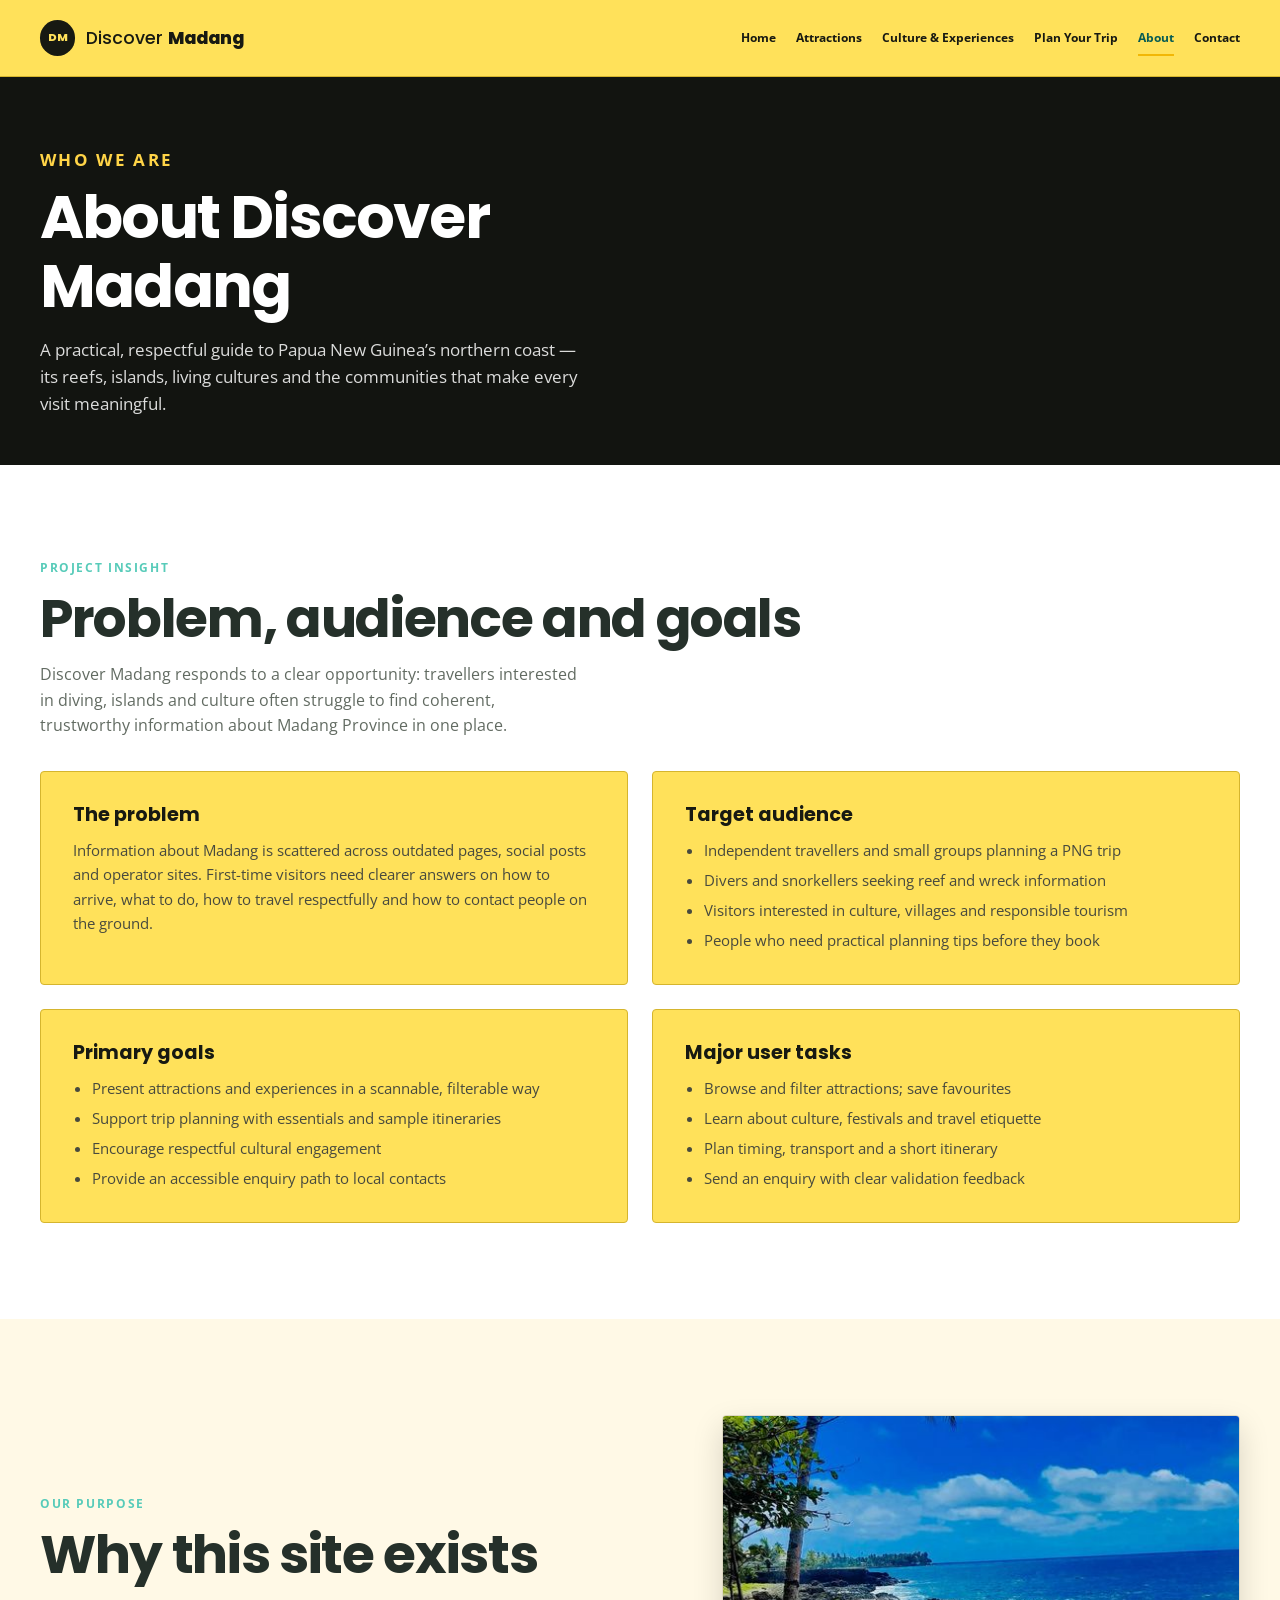
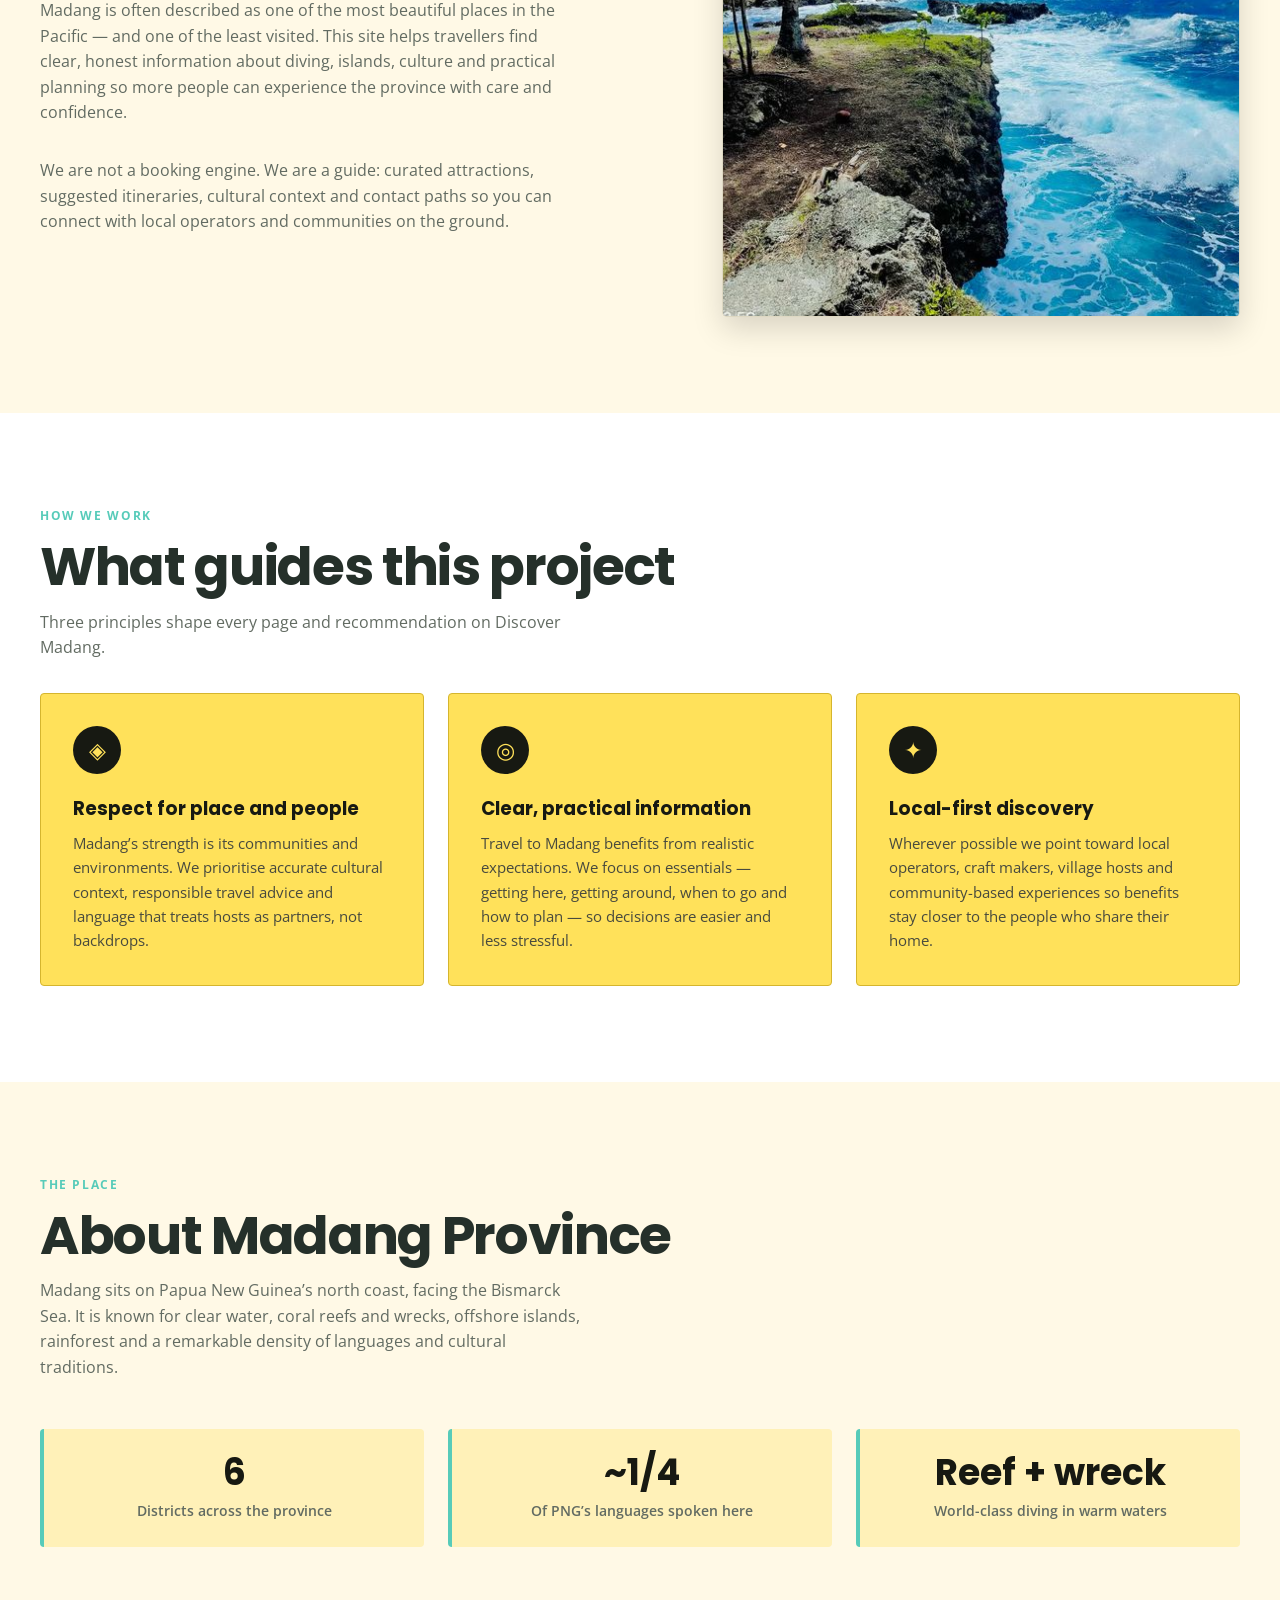
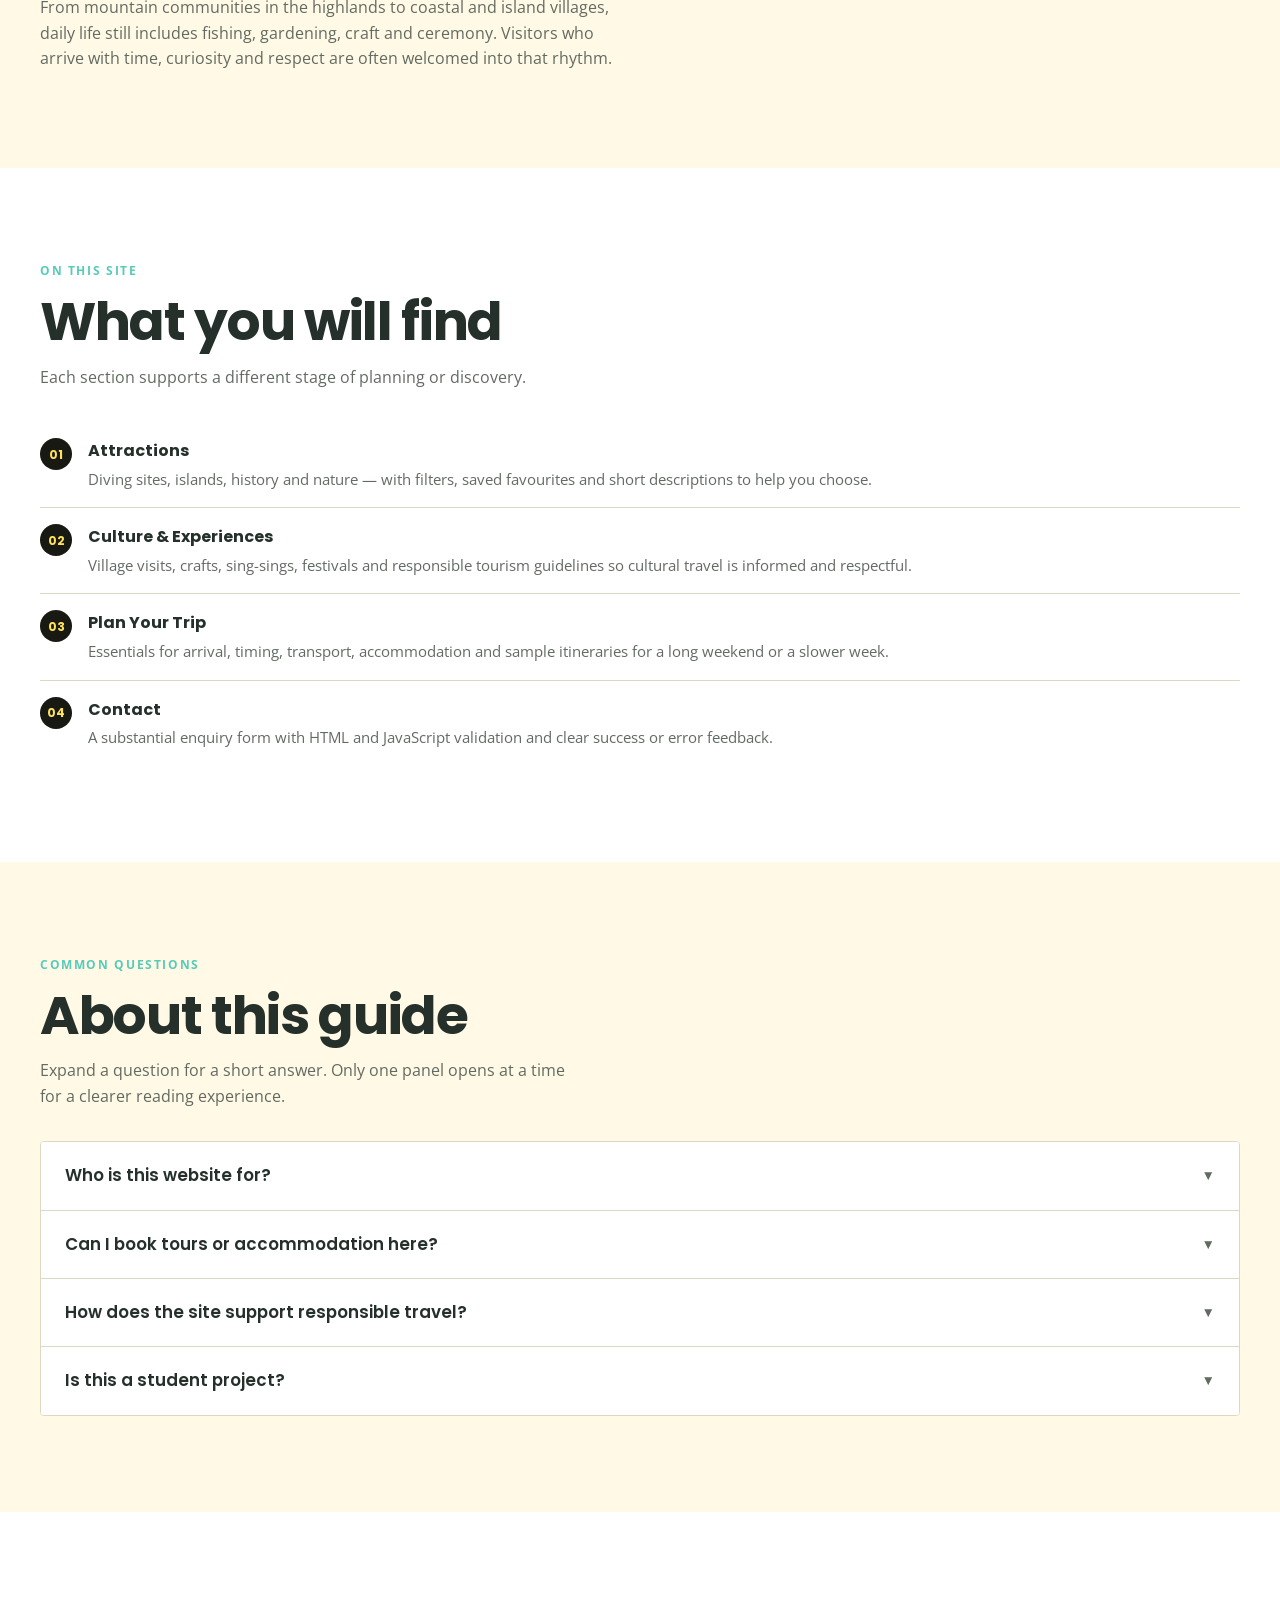
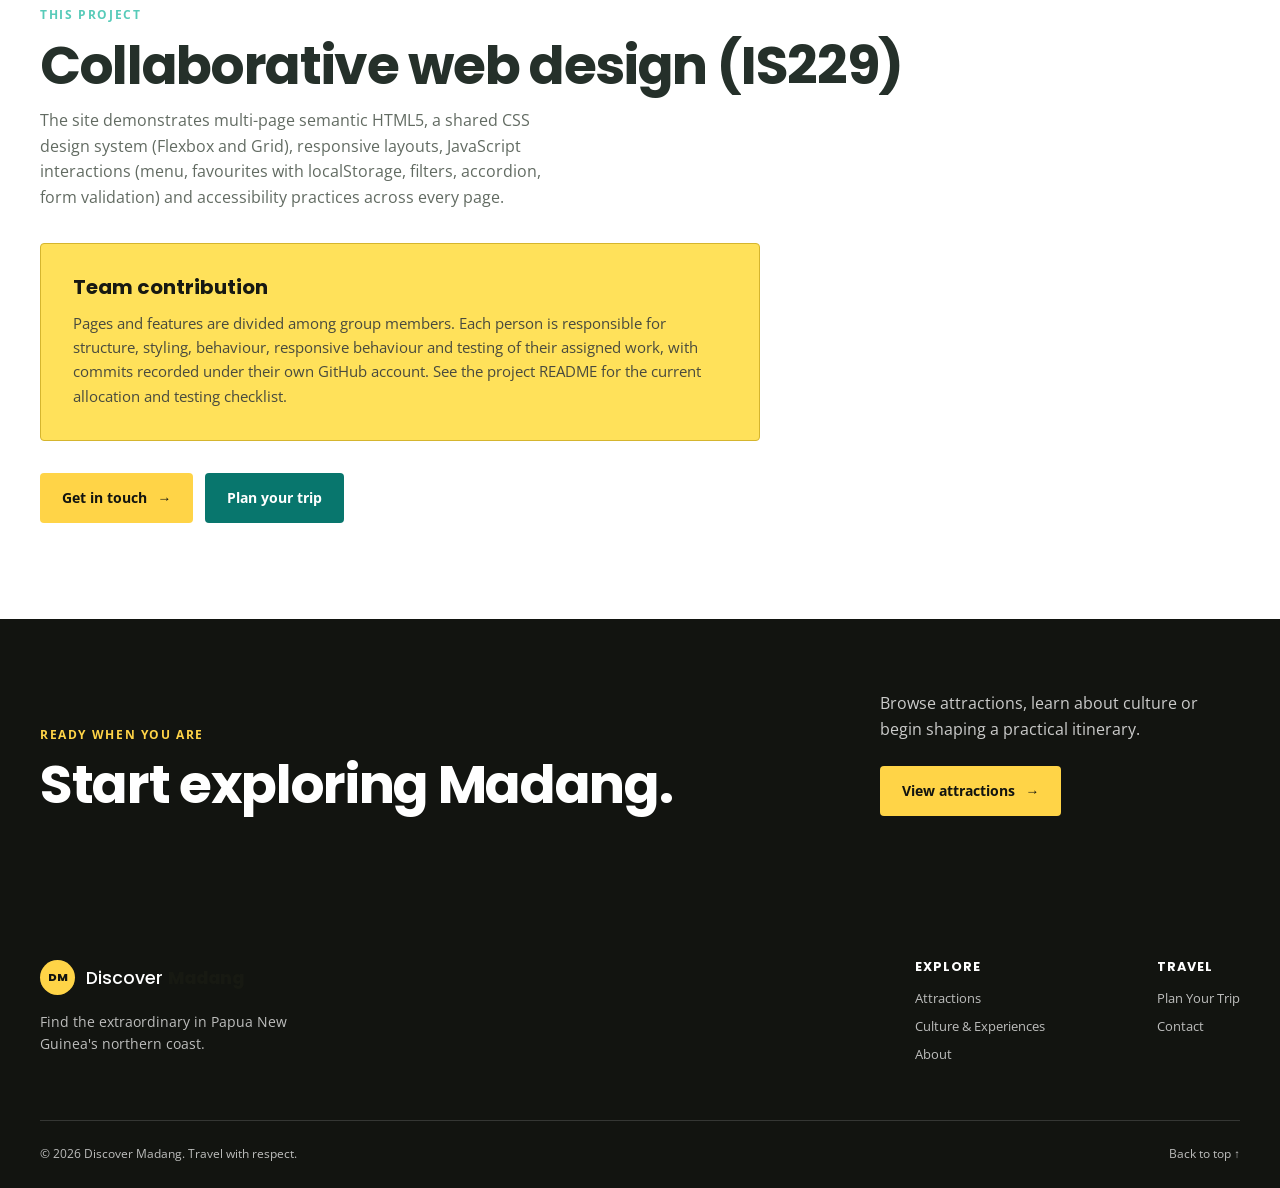
==== about.html @ f2d6528d "Add files via upload" ====
<!DOCTYPE html>
<html lang="en">
<head>
  <meta charset="UTF-8">
  <meta name="viewport" content="width=device-width, initial-scale=1.0">
  <meta name="description" content="About Discover Madang: our purpose, audience, values and how this guide helps travellers explore Papua New Guinea’s northern coast with care.">
  <title>About | Discover Madang</title>
  <link rel="preconnect" href="https://fonts.googleapis.com">
  <link rel="preconnect" href="https://fonts.gstatic.com" crossorigin>
  <link href="https://fonts.googleapis.com/css2?family=Open+Sans:wght@400;500;600;700&family=Poppins:wght@500;600;700;800&display=swap" rel="stylesheet">
  <link rel="stylesheet" href="css/styles.css">
  <style>
    /* Page-specific styles — aligned with site design system */
    .page-hero {
      padding: var(--space-7) 0 var(--space-6);
      background: var(--dark);
      color: var(--white);
    }
    .page-hero .eyebrow { color: var(--accent); }
    .page-hero h1 {
      color: var(--white);
      font-size: clamp(2.2rem, 6vw, 3.75rem);
      max-width: 16ch;
      margin-bottom: var(--space-3);
    }
    .page-hero p {
      max-width: 54ch;
      color: rgba(255, 255, 255, 0.85);
      font-size: 1.05rem;
    }

    .section-lead {
      max-width: 60ch;
      color: var(--muted);
      margin-top: var(--space-2);
      margin-bottom: var(--space-5);
    }

    .section-soft { background: #FFF9E6; }

    /* Problem / audience cards */
    .insight-grid {
      display: grid;
      gap: var(--space-4);
      grid-template-columns: 1fr;
    }
    @media (min-width: 700px) {
      .insight-grid { grid-template-columns: repeat(2, 1fr); }
    }
    .insight-card {
      background: var(--surface);
      border: 1px solid #D5B52E;
      border-radius: var(--radius);
      padding: var(--space-5);
    }
    .insight-card h3 {
      margin: 0 0 var(--space-2);
      color: var(--surface-text);
      font-size: 1.2rem;
    }
    .insight-card p,
    .insight-card ul {
      color: var(--surface-muted);
      font-size: 0.95rem;
      margin: 0;
    }
    .insight-card ul {
      margin-top: var(--space-2);
      padding-left: 1.2rem;
    }
    .insight-card li + li { margin-top: 0.35rem; }

    /* Values */
    .values-grid {
      display: grid;
      gap: var(--space-4);
      grid-template-columns: 1fr;
    }
    @media (min-width: 640px) {
      .values-grid { grid-template-columns: repeat(2, 1fr); }
    }
    @media (min-width: 900px) {
      .values-grid { grid-template-columns: repeat(3, 1fr); }
    }
    .value-card {
      background: var(--surface);
      border: 1px solid #D5B52E;
      border-radius: var(--radius);
      padding: var(--space-5);
      display: flex;
      flex-direction: column;
      min-height: 100%;
      transition: transform 180ms ease, box-shadow 180ms ease;
    }
    .value-card:hover,
    .value-card:focus-within {
      transform: translateY(-3px);
      box-shadow: 0 10px 24px rgba(0, 0, 0, 0.18);
    }
    .value-icon {
      display: grid;
      width: 3rem;
      height: 3rem;
      place-items: center;
      margin-bottom: var(--space-4);
      color: var(--surface);
      background: var(--surface-text);
      border-radius: 50%;
      font-size: 1.35rem;
    }
    .value-card h3 {
      margin: 0 0 var(--space-2);
      font-size: 1.15rem;
      color: var(--surface-text);
    }
    .value-card p {
      color: var(--surface-muted);
      font-size: 0.95rem;
      flex: 1;
      margin: 0;
    }

    /* Story split */
    .story-grid {
      display: grid;
      gap: var(--space-6);
      align-items: center;
    }
    @media (min-width: 800px) {
      .story-grid { grid-template-columns: 1.1fr 0.9fr; }
    }
    .story-image-wrap {
      border-radius: var(--radius);
      overflow: hidden;
      border: 1px solid var(--border);
      box-shadow: 0 12px 30px rgba(0, 0, 0, 0.15);
    }
    .story-image-wrap img {
      width: 100%;
      min-height: 280px;
      object-fit: cover;
      display: block;
    }

    /* Stats */
    .stats-row {
      display: grid;
      gap: var(--space-4);
      grid-template-columns: 1fr;
      margin-top: var(--space-6);
    }
    @media (min-width: 600px) {
      .stats-row { grid-template-columns: repeat(3, 1fr); }
    }
    .stat-item {
      text-align: center;
      padding: var(--space-4);
      background: var(--sand);
      border-radius: var(--radius);
      border-left: 4px solid var(--secondary);
    }
    .stat-item strong {
      display: block;
      font-family: 'Poppins', sans-serif;
      font-size: clamp(1.6rem, 4vw, 2.25rem);
      color: var(--surface-text);
      line-height: 1.1;
      margin-bottom: 0.35rem;
    }
    .stat-item span {
      color: var(--muted);
      font-size: 0.9rem;
      font-weight: 600;
    }

    /* Offer list */
    .offer-list {
      display: grid;
      gap: 0;
      margin: 0;
      padding: 0;
      list-style: none;
    }
    .offer-list li {
      display: flex;
      gap: 1rem;
      align-items: flex-start;
      padding: var(--space-3) 0;
      border-bottom: 1px solid var(--border);
    }
    .offer-list li:last-child { border-bottom: 0; }
    .offer-num {
      flex-shrink: 0;
      width: 2rem;
      height: 2rem;
      display: grid;
      place-items: center;
      background: var(--surface-text);
      color: var(--surface);
      border-radius: 50%;
      font-family: 'Poppins', sans-serif;
      font-size: 0.75rem;
      font-weight: 700;
    }
    .offer-list strong {
      display: block;
      font-family: 'Poppins', sans-serif;
      color: var(--text);
      margin-bottom: 0.2rem;
    }
    .offer-list p {
      color: var(--muted);
      font-size: 0.95rem;
      margin: 0;
    }

    /* FAQ accordion (JS feature) */
    .about-accordion {
      border: 1px solid var(--border);
      border-radius: var(--radius);
      overflow: hidden;
      background: var(--light);
    }
    .about-acc-item + .about-acc-item {
      border-top: 1px solid var(--border);
    }
    .about-acc-header {
      width: 100%;
      display: flex;
      align-items: center;
      justify-content: space-between;
      gap: var(--space-3);
      padding: var(--space-4);
      background: var(--light);
      border: 0;
      cursor: pointer;
      text-align: left;
      font-family: 'Poppins', sans-serif;
      font-size: 1.05rem;
      font-weight: 600;
      color: var(--text);
    }
    .about-acc-header:hover { background: var(--sand); }
    .about-acc-icon {
      flex-shrink: 0;
      transition: transform var(--transition);
      font-size: 0.85rem;
      color: var(--muted);
    }
    .about-acc-header[aria-expanded="true"] .about-acc-icon {
      transform: rotate(180deg);
    }
    .about-acc-panel {
      max-height: 0;
      overflow: hidden;
      transition: max-height 0.3s ease;
      background: #FFFBEE;
    }
    .about-acc-panel.is-open { max-height: 480px; }
    .about-acc-content {
      padding: 0 var(--space-4) var(--space-4);
      color: var(--muted);
      font-size: 0.98rem;
    }
    .about-acc-content p + p { margin-top: var(--space-2); }

    /* Team note */
    .team-note {
      padding: var(--space-5);
      background: var(--surface);
      border: 1px solid #D5B52E;
      border-radius: var(--radius);
      max-width: 720px;
    }
    .team-note h3 {
      margin: 0 0 var(--space-2);
      color: var(--surface-text);
    }
    .team-note p {
      color: var(--surface-muted);
      font-size: 0.95rem;
      margin: 0;
    }
  </style>
  <script src="js/main.js" defer></script>
</head>
<body>
  <a class="skip-link" href="#main-content">Skip to main content</a>

  <header class="site-header">
    <div class="container header-inner">
      <a class="site-logo" href="index.html" aria-label="Discover Madang home">
        <span class="logo-mark" aria-hidden="true">DM</span>
        <span class="logo-text">Discover <strong>Madang</strong></span>
      </a>

      <button class="menu-toggle" type="button" aria-expanded="false" aria-controls="primary-navigation">
        <span class="sr-only">Open menu</span>
        <span class="menu-icon" aria-hidden="true"><span></span><span></span><span></span></span>
      </button>

      <nav class="primary-nav" id="primary-navigation" aria-label="Primary navigation">
        <ul>
          <li><a href="index.html">Home</a></li>
          <li><a href="attraction.html">Attractions</a></li>
          <li><a href="culture-experiences.html">Culture &amp; Experiences</a></li>
          <li><a href="plan-your-trip-preview.html">Plan Your Trip</a></li>
          <li><a class="active" href="about.html" aria-current="page">About</a></li>
          <li><a href="contact.html">Contact</a></li>
        </ul>
      </nav>
    </div>
  </header>

  <main id="main-content">
    <!-- Hero -->
    <section class="page-hero" aria-labelledby="about-title">
      <div class="container">
        <p class="eyebrow">Who we are</p>
        <h1 id="about-title">About Discover Madang</h1>
        <p>A practical, respectful guide to Papua New Guinea’s northern coast — its reefs, islands, living cultures and the communities that make every visit meaningful.</p>
      </div>
    </section>

    <!-- Problem, audience & goals (rubric: Problem, Audience and Requirement) -->
    <section class="section" aria-labelledby="insight-heading">
      <div class="container">
        <p class="eyebrow eyebrow-dark">Project insight</p>
        <h2 id="insight-heading">Problem, audience and goals</h2>
        <p class="section-lead">
          Discover Madang responds to a clear opportunity: travellers interested in diving, islands and culture often struggle to find coherent, trustworthy information about Madang Province in one place.
        </p>

        <div class="insight-grid">
          <article class="insight-card">
            <h3>The problem</h3>
            <p>Information about Madang is scattered across outdated pages, social posts and operator sites. First-time visitors need clearer answers on how to arrive, what to do, how to travel respectfully and how to contact people on the ground.</p>
          </article>
          <article class="insight-card">
            <h3>Target audience</h3>
            <ul>
              <li>Independent travellers and small groups planning a PNG trip</li>
              <li>Divers and snorkellers seeking reef and wreck information</li>
              <li>Visitors interested in culture, villages and responsible tourism</li>
              <li>People who need practical planning tips before they book</li>
            </ul>
          </article>
          <article class="insight-card">
            <h3>Primary goals</h3>
            <ul>
              <li>Present attractions and experiences in a scannable, filterable way</li>
              <li>Support trip planning with essentials and sample itineraries</li>
              <li>Encourage respectful cultural engagement</li>
              <li>Provide an accessible enquiry path to local contacts</li>
            </ul>
          </article>
          <article class="insight-card">
            <h3>Major user tasks</h3>
            <ul>
              <li>Browse and filter attractions; save favourites</li>
              <li>Learn about culture, festivals and travel etiquette</li>
              <li>Plan timing, transport and a short itinerary</li>
              <li>Send an enquiry with clear validation feedback</li>
            </ul>
          </article>
        </div>
      </div>
    </section>

    <!-- Purpose / story -->
    <section class="section section-soft" aria-labelledby="purpose-heading">
      <div class="container">
        <div class="story-grid">
          <div>
            <p class="eyebrow eyebrow-dark">Our purpose</p>
            <h2 id="purpose-heading">Why this site exists</h2>
            <p class="section-lead">
              Madang is often described as one of the most beautiful places in the Pacific — and one of the least visited. This site helps travellers find clear, honest information about diving, islands, culture and practical planning so more people can experience the province with care and confidence.
            </p>
            <p style="color: var(--muted); max-width: 58ch;">
              We are not a booking engine. We are a guide: curated attractions, suggested itineraries, cultural context and contact paths so you can connect with local operators and communities on the ground.
            </p>
          </div>
          <div class="story-image-wrap">
            <img src="images/hero-madang.jpg" alt="Rocky coastline and turquoise ocean along the Madang coast under a clear blue sky" loading="lazy" width="800" height="500">
          </div>
        </div>
      </div>
    </section>

    <!-- Values -->
    <section class="section" aria-labelledby="values-heading">
      <div class="container">
        <p class="eyebrow eyebrow-dark">How we work</p>
        <h2 id="values-heading">What guides this project</h2>
        <p class="section-lead">Three principles shape every page and recommendation on Discover Madang.</p>

        <div class="values-grid">
          <article class="value-card">
            <span class="value-icon" aria-hidden="true">◈</span>
            <h3>Respect for place and people</h3>
            <p>Madang’s strength is its communities and environments. We prioritise accurate cultural context, responsible travel advice and language that treats hosts as partners, not backdrops.</p>
          </article>
          <article class="value-card">
            <span class="value-icon" aria-hidden="true">◎</span>
            <h3>Clear, practical information</h3>
            <p>Travel to Madang benefits from realistic expectations. We focus on essentials — getting here, getting around, when to go and how to plan — so decisions are easier and less stressful.</p>
          </article>
          <article class="value-card">
            <span class="value-icon" aria-hidden="true">✦</span>
            <h3>Local-first discovery</h3>
            <p>Wherever possible we point toward local operators, craft makers, village hosts and community-based experiences so benefits stay closer to the people who share their home.</p>
          </article>
        </div>
      </div>
    </section>

    <!-- About Madang Province -->
    <section class="section section-soft" aria-labelledby="province-heading">
      <div class="container">
        <p class="eyebrow eyebrow-dark">The place</p>
        <h2 id="province-heading">About Madang Province</h2>
        <p class="section-lead">
          Madang sits on Papua New Guinea’s north coast, facing the Bismarck Sea. It is known for clear water, coral reefs and wrecks, offshore islands, rainforest and a remarkable density of languages and cultural traditions.
        </p>

        <div class="stats-row" role="list">
          <div class="stat-item" role="listitem">
            <strong>6</strong>
            <span>Districts across the province</span>
          </div>
          <div class="stat-item" role="listitem">
            <strong>~1/4</strong>
            <span>Of PNG’s languages spoken here</span>
          </div>
          <div class="stat-item" role="listitem">
            <strong>Reef + wreck</strong>
            <span>World-class diving in warm waters</span>
          </div>
        </div>

        <p style="margin-top: var(--space-6); color: var(--muted); max-width: 65ch;">
          From mountain communities in the highlands to coastal and island villages, daily life still includes fishing, gardening, craft and ceremony. Visitors who arrive with time, curiosity and respect are often welcomed into that rhythm.
        </p>
      </div>
    </section>

    <!-- What the site offers -->
    <section class="section" aria-labelledby="offers-heading">
      <div class="container">
        <p class="eyebrow eyebrow-dark">On this site</p>
        <h2 id="offers-heading">What you will find</h2>
        <p class="section-lead">Each section supports a different stage of planning or discovery.</p>

        <ul class="offer-list">
          <li>
            <span class="offer-num" aria-hidden="true">01</span>
            <div>
              <strong>Attractions</strong>
              <p>Diving sites, islands, history and nature — with filters, saved favourites and short descriptions to help you choose.</p>
            </div>
          </li>
          <li>
            <span class="offer-num" aria-hidden="true">02</span>
            <div>
              <strong>Culture &amp; Experiences</strong>
              <p>Village visits, crafts, sing-sings, festivals and responsible tourism guidelines so cultural travel is informed and respectful.</p>
            </div>
          </li>
          <li>
            <span class="offer-num" aria-hidden="true">03</span>
            <div>
              <strong>Plan Your Trip</strong>
              <p>Essentials for arrival, timing, transport, accommodation and sample itineraries for a long weekend or a slower week.</p>
            </div>
          </li>
          <li>
            <span class="offer-num" aria-hidden="true">04</span>
            <div>
              <strong>Contact</strong>
              <p>A substantial enquiry form with HTML and JavaScript validation and clear success or error feedback.</p>
            </div>
          </li>
        </ul>
      </div>
    </section>

    <!-- FAQ accordion — meaningful JS feature -->
    <section class="section section-soft" aria-labelledby="faq-heading">
      <div class="container">
        <p class="eyebrow eyebrow-dark">Common questions</p>
        <h2 id="faq-heading">About this guide</h2>
        <p class="section-lead">Expand a question for a short answer. Only one panel opens at a time for a clearer reading experience.</p>

        <div class="about-accordion" id="about-accordion">
          <div class="about-acc-item">
            <h3>
              <button class="about-acc-header" type="button" id="acc-who" aria-expanded="false" aria-controls="panel-who">
                Who is this website for?
                <span class="about-acc-icon" aria-hidden="true">▼</span>
              </button>
            </h3>
            <div class="about-acc-panel" id="panel-who" role="region" aria-labelledby="acc-who">
              <div class="about-acc-content">
                <p>Independent travellers, divers, small groups and anyone planning a first or return visit to Madang who wants practical information and respectful cultural context in one place.</p>
              </div>
            </div>
          </div>

          <div class="about-acc-item">
            <h3>
              <button class="about-acc-header" type="button" id="acc-book" aria-expanded="false" aria-controls="panel-book">
                Can I book tours or accommodation here?
                <span class="about-acc-icon" aria-hidden="true">▼</span>
              </button>
            </h3>
            <div class="about-acc-panel" id="panel-book" role="region" aria-labelledby="acc-book">
              <div class="about-acc-content">
                <p>No. Discover Madang is an information and planning guide. Use the Contact page to enquire, then confirm flights, stays and activities directly with local operators and providers.</p>
              </div>
            </div>
          </div>

          <div class="about-acc-item">
            <h3>
              <button class="about-acc-header" type="button" id="acc-respect" aria-expanded="false" aria-controls="panel-respect">
                How does the site support responsible travel?
                <span class="about-acc-icon" aria-hidden="true">▼</span>
              </button>
            </h3>
            <div class="about-acc-panel" id="panel-respect" role="region" aria-labelledby="acc-respect">
              <div class="about-acc-content">
                <p>We include cultural guidelines, advice on photography and dress in villages, and encouragement to use local guides and buy from local makers. The Culture &amp; Experiences page expands on these points.</p>
              </div>
            </div>
          </div>

          <div class="about-acc-item">
            <h3>
              <button class="about-acc-header" type="button" id="acc-project" aria-expanded="false" aria-controls="panel-project">
                Is this a student project?
                <span class="about-acc-icon" aria-hidden="true">▼</span>
              </button>
            </h3>
            <div class="about-acc-panel" id="panel-project" role="region" aria-labelledby="acc-project">
              <div class="about-acc-content">
                <p>Yes. Discover Madang is the major practical project for IS229 Web Design. The team builds from requirements and audience insight through semantic HTML, responsive CSS, accessible JavaScript, testing and online deployment.</p>
              </div>
            </div>
          </div>
        </div>
      </div>
    </section>

    <!-- Project / team -->
    <section class="section" aria-labelledby="project-heading">
      <div class="container">
        <p class="eyebrow eyebrow-dark">This project</p>
        <h2 id="project-heading">Collaborative web design (IS229)</h2>
        <p class="section-lead">
          The site demonstrates multi-page semantic HTML5, a shared CSS design system (Flexbox and Grid), responsive layouts, JavaScript interactions (menu, favourites with localStorage, filters, accordion, form validation) and accessibility practices across every page.
        </p>

        <div class="team-note">
          <h3>Team contribution</h3>
          <p>
            Pages and features are divided among group members. Each person is responsible for structure, styling, behaviour, responsive behaviour and testing of their assigned work, with commits recorded under their own GitHub account. See the project README for the current allocation and testing checklist.
          </p>
        </div>

        <p style="margin-top: var(--space-5);">
          <a class="button button-primary" href="contact.html">Get in touch <span aria-hidden="true">→</span></a>
          <a class="button button-secondary" href="plan-your-trip-preview.html" style="margin-left: 0.5rem;">Plan your trip</a>
        </p>
      </div>
    </section>

    <!-- CTA -->
    <section class="cta-section" aria-labelledby="cta-title">
      <div class="container cta-inner">
        <div>
          <p class="eyebrow">Ready when you are</p>
          <h2 id="cta-title">Start exploring Madang.</h2>
        </div>
        <div class="cta-action">
          <p>Browse attractions, learn about culture or begin shaping a practical itinerary.</p>
          <a class="button button-primary" href="attraction.html">View attractions <span aria-hidden="true">→</span></a>
        </div>
      </div>
    </section>
  </main>

  <footer class="site-footer">
    <div class="container footer-main">
      <div class="footer-brand">
        <a class="site-logo site-logo-footer" href="index.html" aria-label="Discover Madang home">
          <span class="logo-mark" aria-hidden="true">DM</span>
          <span class="logo-text">Discover <strong>Madang</strong></span>
        </a>
        <p>Find the extraordinary in Papua New Guinea's northern coast.</p>
      </div>
      <div class="footer-links">
        <div>
          <h3>Explore</h3>
          <a href="attraction.html">Attractions</a>
          <a href="culture-experiences.html">Culture &amp; Experiences</a>
          <a href="about.html">About</a>
        </div>
        <div>
          <h3>Travel</h3>
          <a href="plan-your-trip-preview.html">Plan Your Trip</a>
          <a href="contact.html">Contact</a>
        </div>
      </div>
    </div>
    <div class="container footer-bottom">
      <p>© <span id="current-year">2026</span> Discover Madang. Travel with respect.</p>
      <a href="#main-content">Back to top ↑</a>
    </div>
  </footer>

  <!-- Page-specific JS: accessible accordion (supports JavaScript & Functionality rubric) -->
  <script>
    (function () {
      'use strict';
      var accordion = document.getElementById('about-accordion');
      if (!accordion) return;

      accordion.addEventListener('click', function (e) {
        var btn = e.target.closest('.about-acc-header');
        if (!btn) return;

        var panel = document.getElementById(btn.getAttribute('aria-controls'));
        if (!panel) return;

        var isOpen = btn.getAttribute('aria-expanded') === 'true';

        accordion.querySelectorAll('.about-acc-header').forEach(function (other) {
          if (other === btn) return;
          other.setAttribute('aria-expanded', 'false');
          var otherPanel = document.getElementById(other.getAttribute('aria-controls'));
          if (otherPanel) otherPanel.classList.remove('is-open');
        });

        btn.setAttribute('aria-expanded', isOpen ? 'false' : 'true');
        panel.classList.toggle('is-open', !isOpen);
      });
    })();
  </script>
</body>
</html>
---- css/styles.css ----
:root {
  --primary: #F2B705;
  --secondary: #57CBB9;
  --accent: #FFD447;
  --dark: #121410;
  --light: #FFFFFF;
  --white: #FFFFFF;
  --surface: #FFE15A;
  --surface-text: #171912;
  --surface-muted: #484A3E;
  --surface-link: #075C53;
  --text: #25302A;
  --success: #218739;
  --error: #C0392B;
  --sand: #FFF1B8;
  --muted: #626B62;
  --border: #DED8C2;
  --shadow: 0 18px 45px rgba(0, 0, 0, 0.3);
  --space-1: 0.5rem;
  --space-2: 0.75rem;
  --space-3: 1rem;
  --space-4: 1.5rem;
  --space-5: 2rem;
  --space-6: 3rem;
  --space-7: 4.5rem;
  --space-8: 6rem;
  --radius: 0.25rem;
  --transition: 180ms ease;
}

* { box-sizing: border-box; }
html { scroll-behavior: smooth; }
body { margin: 0; color: var(--text); background: var(--light); font-family: 'Open Sans', sans-serif; line-height: 1.6; }
img { display: block; max-width: 100%; }
a { color: inherit; }
button, a { -webkit-tap-highlight-color: transparent; }
button { font: inherit; }
:focus-visible { outline: 3px solid var(--accent); outline-offset: 4px; }

.container { width: min(100% - 2rem, 1200px); margin-inline: auto; }
.section { padding: var(--space-8) 0; }
.eyebrow { margin: 0 0 var(--space-2); color: var(--accent); font-size: 0.72rem; font-weight: 700; letter-spacing: 0.14em; line-height: 1.3; text-transform: uppercase; }
.eyebrow-dark { color: var(--secondary); }
h1, h2, h3 { margin: 0; color: var(--text); font-family: 'Poppins', sans-serif; line-height: 1.15; }
h1 { font-size: clamp(2.75rem, 10vw, 5.5rem); letter-spacing: -0.03em; }
h2 { font-size: clamp(2rem, 5vw, 3.35rem); letter-spacing: -0.025em; }
h3 { font-size: 1.25rem; }
p { margin: 0; }
.sr-only { position: absolute; width: 1px; height: 1px; padding: 0; margin: -1px; overflow: hidden; clip: rect(0, 0, 0, 0); white-space: nowrap; border: 0; }
.skip-link { position: fixed; top: 0; left: 1rem; z-index: 100; padding: 0.7rem 1rem; color: var(--white); background: var(--dark); transform: translateY(-120%); transition: transform var(--transition); }
.skip-link:focus { transform: translateY(0); }

.site-header { position: sticky; top: 0; z-index: 50; background: var(--surface); border-bottom: 1px solid #D5B52E; }
.header-inner { display: flex; align-items: center; justify-content: space-between; min-height: 4.75rem; }
.site-logo { display: inline-flex; align-items: center; gap: 0.65rem; color: var(--surface-text); font-family: 'Poppins', sans-serif; font-size: 1.1rem; font-weight: 500; text-decoration: none; white-space: nowrap; }
.logo-mark { display: grid; width: 2.2rem; height: 2.2rem; place-items: center; color: var(--surface); background: var(--surface-text); border-radius: 50%; font-size: 0.7rem; font-weight: 800; letter-spacing: -0.05em; }
.logo-text strong { color: var(--surface-text); font-weight: 800; }
.menu-toggle { display: grid; width: 2.75rem; height: 2.75rem; padding: 0; place-items: center; color: var(--surface-text); background: transparent; border: 1px solid rgba(23, 25, 18, 0.35); border-radius: var(--radius); cursor: pointer; }
.menu-icon { display: grid; gap: 0.27rem; }
.menu-icon span { display: block; width: 1.2rem; height: 2px; background: currentColor; transition: transform var(--transition), opacity var(--transition); }
.menu-toggle[aria-expanded="true"] .menu-icon span:first-child { transform: translateY(0.4rem) rotate(45deg); }
.menu-toggle[aria-expanded="true"] .menu-icon span:nth-child(2) { opacity: 0; }
.menu-toggle[aria-expanded="true"] .menu-icon span:last-child { transform: translateY(-0.4rem) rotate(-45deg); }
.primary-nav { position: absolute; top: 100%; right: 0; left: 0; display: none; padding: 0.75rem 1rem 1.25rem; background: var(--surface); border-bottom: 1px solid #D5B52E; box-shadow: var(--shadow); }
.primary-nav.is-open { display: block; }
.primary-nav ul { display: flex; flex-direction: column; gap: 0.2rem; width: min(100%, 1200px); margin: auto; padding: 0; list-style: none; }
.primary-nav a { display: block; padding: 0.75rem 0.5rem; color: var(--surface-text); font-size: 0.88rem; font-weight: 700; text-decoration: none; }
.primary-nav a:hover, .primary-nav a.active { color: var(--surface-link); }

.hero { position: relative; display: flex; min-height: min(820px, calc(80vh - 4.75rem)); min-height: min(820px, calc(80svh - 4.75rem)); overflow: hidden; color: var(--white); isolation: isolate; }
.hero-image { position: absolute; inset: 0; z-index: -2; width: 100%; height: 100%; object-fit: cover; object-position: center; }
.hero-overlay { position: absolute; inset: 0; z-index: -1; background: linear-gradient(90deg, rgba(18, 20, 16, 0.94) 0%, rgba(18, 20, 16, 0.72) 38%, rgba(18, 20, 16, 0.08) 78%), linear-gradient(0deg, rgba(18, 20, 16, 0.56), transparent 58%); }
.hero-content { align-self: end; width: 100%; max-width: 1200px; padding-top: var(--space-8); padding-bottom: clamp(5rem, 11vh, 8rem); }
.hero h1 { max-width: 700px; color: var(--white); }
.hero-copy { max-width: 550px; margin: var(--space-4) 0 var(--space-5); color: rgba(255,255,255,0.9); font-size: clamp(1rem, 2vw, 1.2rem); }
.button-group { display: flex; flex-wrap: wrap; gap: 0.75rem; }
.button { display: inline-flex; align-items: center; justify-content: center; gap: 0.65rem; min-height: 3rem; padding: 0.75rem 1.25rem; border: 2px solid transparent; border-radius: var(--radius); font-size: 0.86rem; font-weight: 700; text-decoration: none; transition: background var(--transition), color var(--transition), border-color var(--transition), transform var(--transition); }
.button:hover { transform: translateY(-2px); }
.button-primary { color: var(--dark); background: var(--accent); }
.button-primary:hover { background: var(--primary); }
.button-secondary { color: var(--white); background: #08766D; }
.button-secondary:hover { background: #09645D; }
.button-light-outline { color: var(--white); border-color: rgba(255,255,255,0.7); }
.button-light-outline:hover { color: var(--dark); background: var(--white); border-color: var(--white); }
.hero-scroll { position: absolute; bottom: 1.25rem; left: 50%; display: flex; align-items: center; gap: 0.5rem; color: rgba(255,255,255,0.8); font-size: 0.72rem; text-decoration: none; transform: translateX(-50%); }
.hero-scroll span { font-size: 1.2rem; }

.highlights-section { background: var(--light); }
.section-heading { max-width: 680px; margin-bottom: var(--space-6); }
.section-heading h2 { margin-bottom: var(--space-3); }
.section-heading > p:last-child { color: var(--muted); font-size: 1.02rem; }
.highlight-grid { display: grid; grid-template-columns: 1fr; gap: 0.75rem; }
.highlight-item { position: relative; min-height: 250px; padding: var(--space-5); background: var(--surface); border: 1px solid #D5B52E; transition: transform 180ms ease, box-shadow 180ms ease; }
.highlight-item:focus-within { z-index: 1; transform: translateY(-3px); box-shadow: 0 10px 24px rgba(0, 0, 0, 0.3); }
.highlight-icon { transition: transform 180ms ease; }
.highlight-item:focus-within .highlight-icon { transform: scale(1.08); }
@media (hover: hover) {
  .highlight-item:hover { z-index: 1; transform: translateY(-3px); box-shadow: 0 10px 24px rgba(0, 0, 0, 0.3); }
  .highlight-item:hover .highlight-icon { transform: scale(1.08); }
}
.number { position: absolute; top: 1.5rem; right: 1.5rem; color: var(--surface-link); font-family: 'Poppins', sans-serif; font-size: 0.8rem; font-weight: 700; }
.highlight-icon { display: grid; width: 3rem; height: 3rem; margin-bottom: var(--space-5); place-items: center; color: var(--surface); background: var(--surface-text); border-radius: 50%; font-size: 1.6rem; }
.highlight-item h3 { margin-bottom: 0.55rem; }
.highlight-item h3, .card-body h3 { color: var(--surface-text); }
.highlight-item p, .card-body p { color: var(--surface-muted); }
.highlight-item p { margin-bottom: var(--space-4); font-size: 0.9rem; }
.text-link { display: inline-flex; align-items: center; gap: 0.45rem; color: var(--secondary); font-size: 0.82rem; font-weight: 700; text-decoration: none; }
.text-link span { color: var(--primary); font-size: 1rem; transition: transform var(--transition); }
.highlight-item .text-link { color: var(--surface-link); }
.highlight-item .text-link span { color: var(--surface-text); }
.text-link:hover span { transform: translate(2px, -2px); }

.featured-section { background: var(--light); }
.section-heading-row { display: flex; flex-direction: column; gap: var(--space-4); }
.attraction-grid { display: grid; grid-template-columns: 1fr; gap: var(--space-4); }
.card { overflow: hidden; background: var(--surface); border: 1px solid var(--border); border-radius: var(--radius); box-shadow: 0 8px 20px rgba(0, 0, 0, 0.2); }
.card-image-wrap { position: relative; height: 230px; overflow: hidden; background: var(--sand); }
.card-image-wrap img { width: 100%; height: 100%; object-fit: cover; transition: transform 500ms ease; }
.card:hover .card-image-wrap img { transform: scale(1.04); }
.card-tag { position: absolute; top: 1rem; left: 1rem; padding: 0.35rem 0.65rem; color: var(--dark); background: var(--accent); font-size: 0.7rem; font-weight: 700; }
.card-body { padding: var(--space-4); }
.card-meta { display: flex; justify-content: space-between; margin-bottom: 0.7rem; color: var(--surface-link); font-size: 0.68rem; font-weight: 700; letter-spacing: 0.05em; text-transform: uppercase; }
.card-body h3 { margin-bottom: 0.6rem; font-size: 1.45rem; }
.card-body p { min-height: 4.5rem; margin-bottom: var(--space-3); font-size: 0.9rem; }
.save-button { display: inline-flex; align-items: center; gap: 0.45rem; padding: 0.4rem 0; color: var(--surface-link); background: none; border: 0; cursor: pointer; font-size: 0.82rem; font-weight: 700; }
.save-button span:first-child { color: var(--surface-text); font-size: 1.35rem; line-height: 1; }
.save-button.is-saved span:first-child { color: var(--error); }
.save-button:hover { color: var(--primary); }
.mobile-link { margin-top: var(--space-5); }
.desktop-link { display: none; }

.cta-section { padding: var(--space-7) 0; color: var(--white); background: var(--dark); }
.cta-section .eyebrow { color: var(--accent); }
.cta-inner { display: flex; flex-direction: column; gap: var(--space-5); }
.cta-section h2 { color: var(--white); }
.cta-action p { max-width: 360px; margin-bottom: var(--space-4); color: rgba(255,255,255,0.78); }

.site-footer { color: rgba(255,255,255,0.72); background: var(--dark); }
.footer-main { display: flex; flex-direction: column; gap: var(--space-6); padding-top: var(--space-7); padding-bottom: var(--space-6); }
.site-logo-footer { color: var(--white); }
.site-logo-footer .logo-mark { background: var(--accent); color: var(--dark); }
.footer-brand p { max-width: 280px; margin-top: var(--space-3); font-size: 0.85rem; }
.footer-links { display: flex; gap: clamp(2.5rem, 12vw, 7rem); }
.footer-links h3 { margin-bottom: 0.8rem; color: var(--white); font-size: 0.8rem; letter-spacing: 0.08em; text-transform: uppercase; }
.footer-links a { display: block; margin-bottom: 0.45rem; font-size: 0.82rem; text-decoration: none; }
.footer-links a:hover, .footer-bottom a:hover { color: var(--accent); }
.footer-bottom { display: flex; flex-direction: column; gap: 0.75rem; padding-top: var(--space-4); padding-bottom: var(--space-4); border-top: 1px solid rgba(255,255,255,0.15); font-size: 0.72rem; }
.footer-bottom a { text-decoration: none; }

@media (min-width: 640px) {
  .container { width: min(100% - 4rem, 1200px); }
  .highlight-grid { grid-template-columns: repeat(2, minmax(0, 1fr)); }
  .attraction-grid { grid-template-columns: repeat(2, 1fr); }
  .attraction-card:last-child { grid-column: 1 / -1; max-width: calc(50% - 0.5rem); }
  .footer-main { flex-direction: row; justify-content: space-between; }
  .footer-bottom { flex-direction: row; justify-content: space-between; }
}

@media (min-width: 900px) {
  .menu-toggle { display: none; }
  .primary-nav { position: static; display: block; padding: 0; background: transparent; border: 0; box-shadow: none; }
  .primary-nav ul { flex-direction: row; align-items: center; gap: 1.25rem; width: auto; }
  .primary-nav a { position: relative; padding: 0.5rem 0; font-size: 0.78rem; }
  .primary-nav a::after { position: absolute; right: 0; bottom: 0; left: 0; height: 2px; background: var(--primary); content: ''; transform: scaleX(0); transition: transform var(--transition); }
  .primary-nav a:hover::after, .primary-nav a.active::after { transform: scaleX(1); }
  .hero-content { padding-top: var(--space-8); padding-bottom: var(--space-8); }
  .highlights-section .section-heading { display: grid; grid-template-columns: minmax(0, 1.2fr) minmax(280px, 0.8fr); column-gap: var(--space-6); align-items: end; max-width: none; }
  .highlights-section .section-heading .eyebrow { grid-column: 1 / -1; }
  .highlights-section .section-heading h2 { grid-column: 1; margin-bottom: 0; }
  .highlights-section .section-heading > p:last-child { grid-column: 2; grid-row: 2; margin-bottom: 0.25rem; }
  .highlight-grid { grid-template-columns: repeat(4, minmax(0, 1fr)); gap: 1rem; }
  .highlight-item { min-height: 300px; padding: var(--space-4); }
  .attraction-grid { grid-template-columns: repeat(3, minmax(0, 1fr)); gap: var(--space-4); }
  .attraction-card:last-child { grid-column: auto; max-width: none; }
  .section-heading-row { flex-direction: row; align-items: end; justify-content: space-between; }
  .desktop-link { display: inline-flex; margin-bottom: 0.35rem; }
  .mobile-link { display: none; }
  .cta-inner { flex-direction: row; align-items: end; justify-content: space-between; }
}

@media (prefers-reduced-motion: reduce) {
  html { scroll-behavior: auto; }
  *, *::before, *::after { transition-duration: 0.01ms !important; animation-duration: 0.01ms !important; animation-iteration-count: 1 !important; }
}
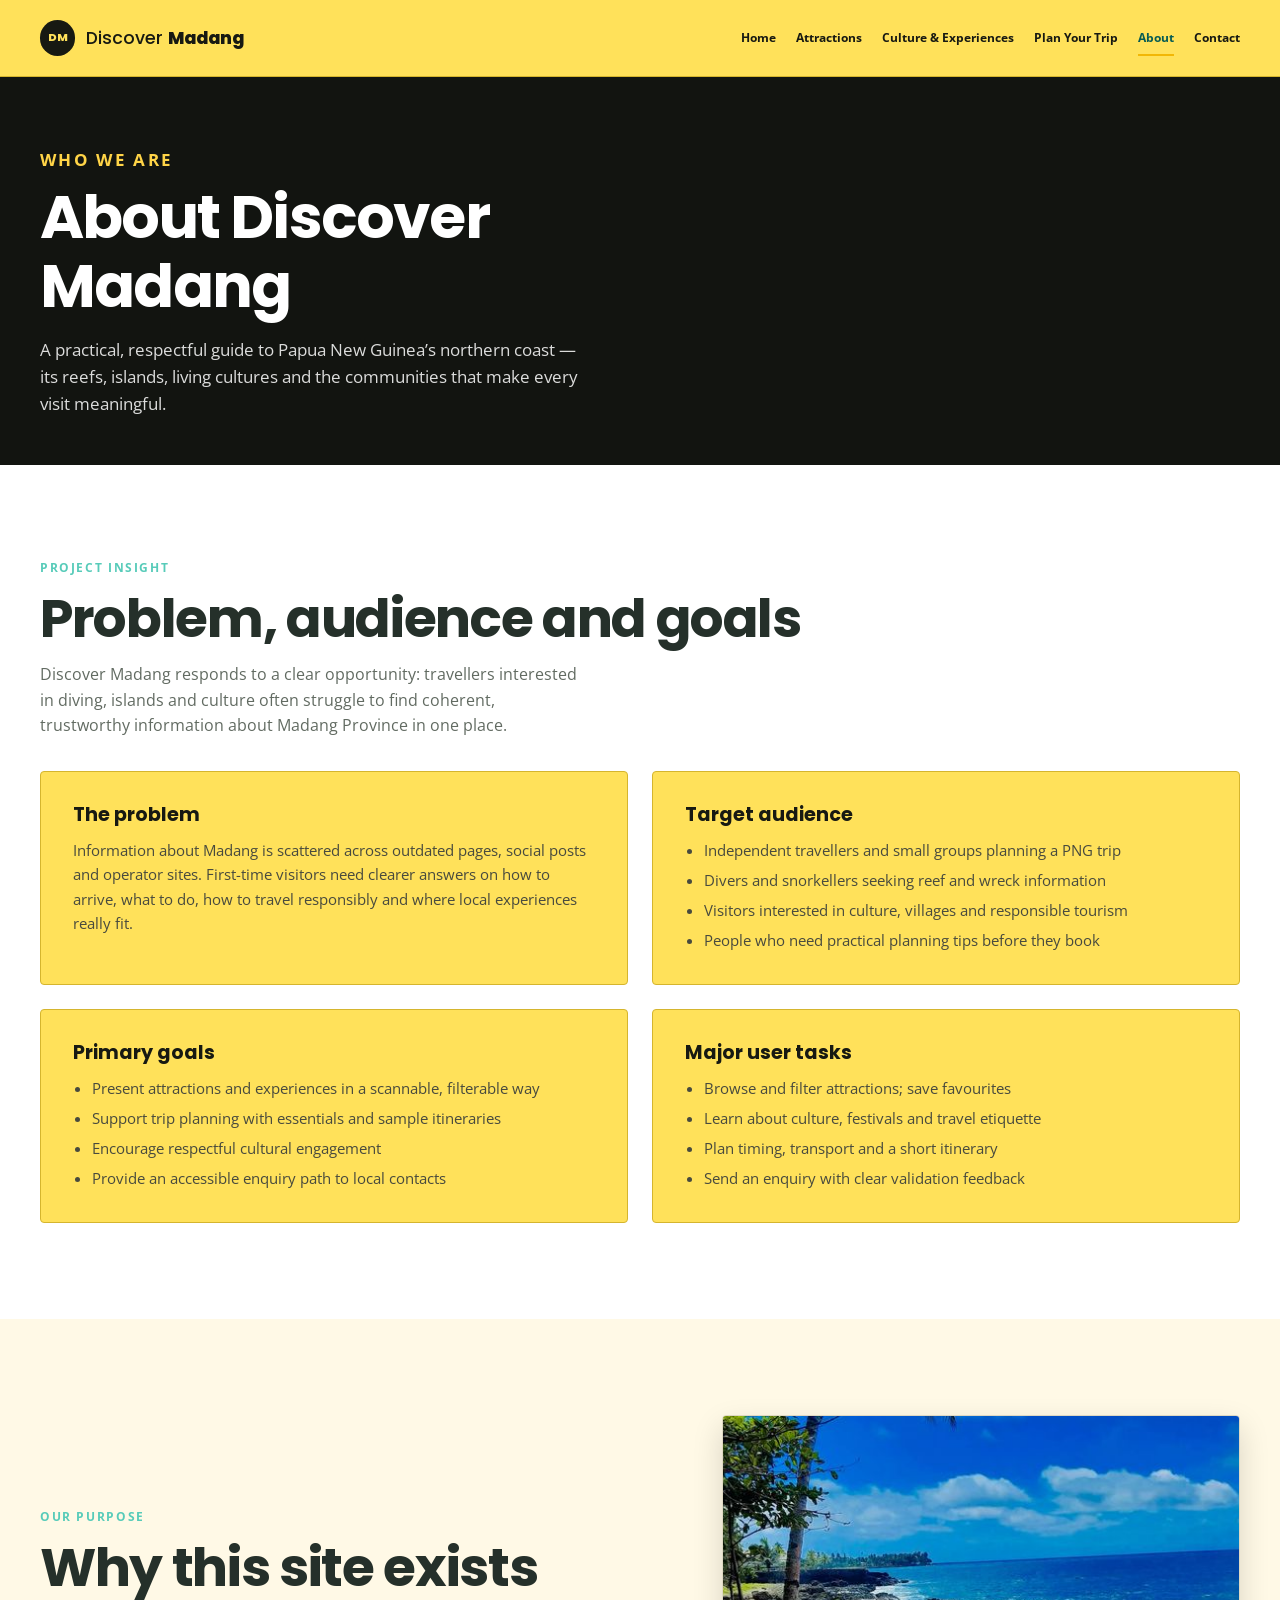
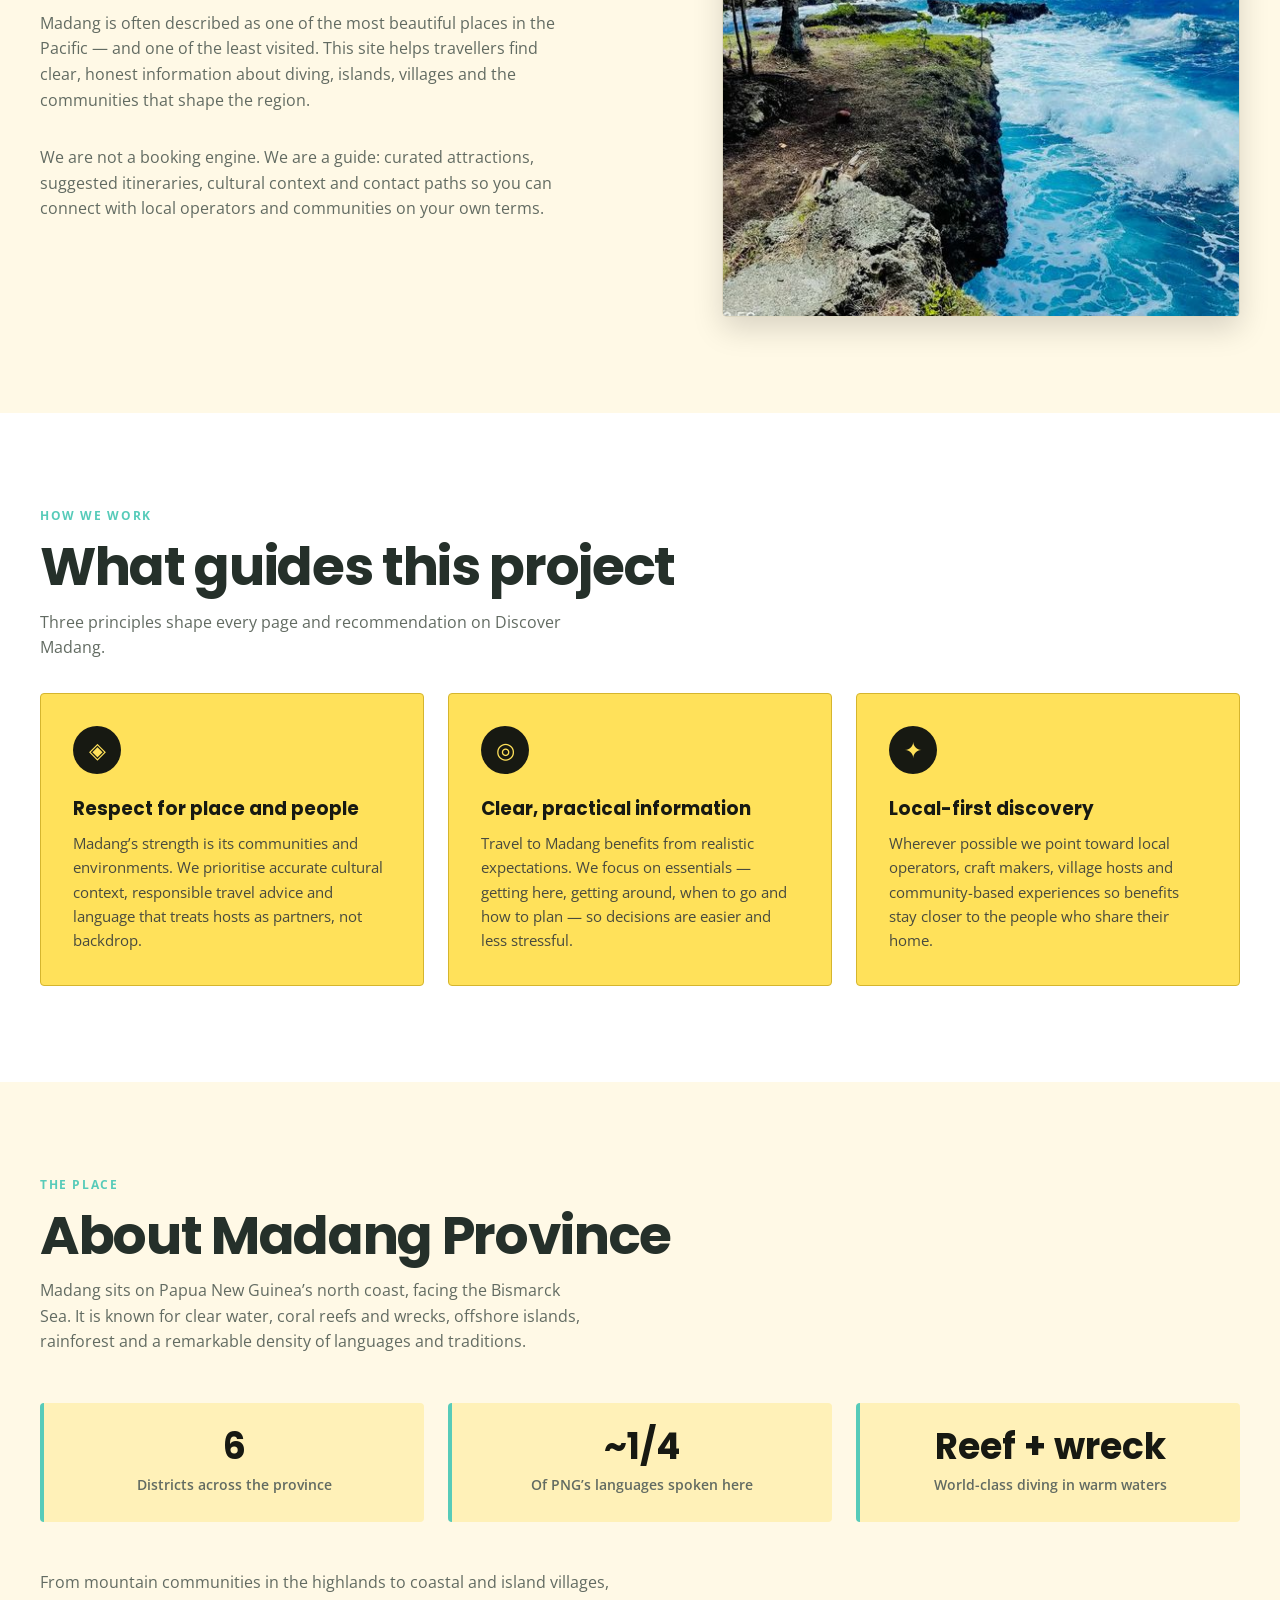
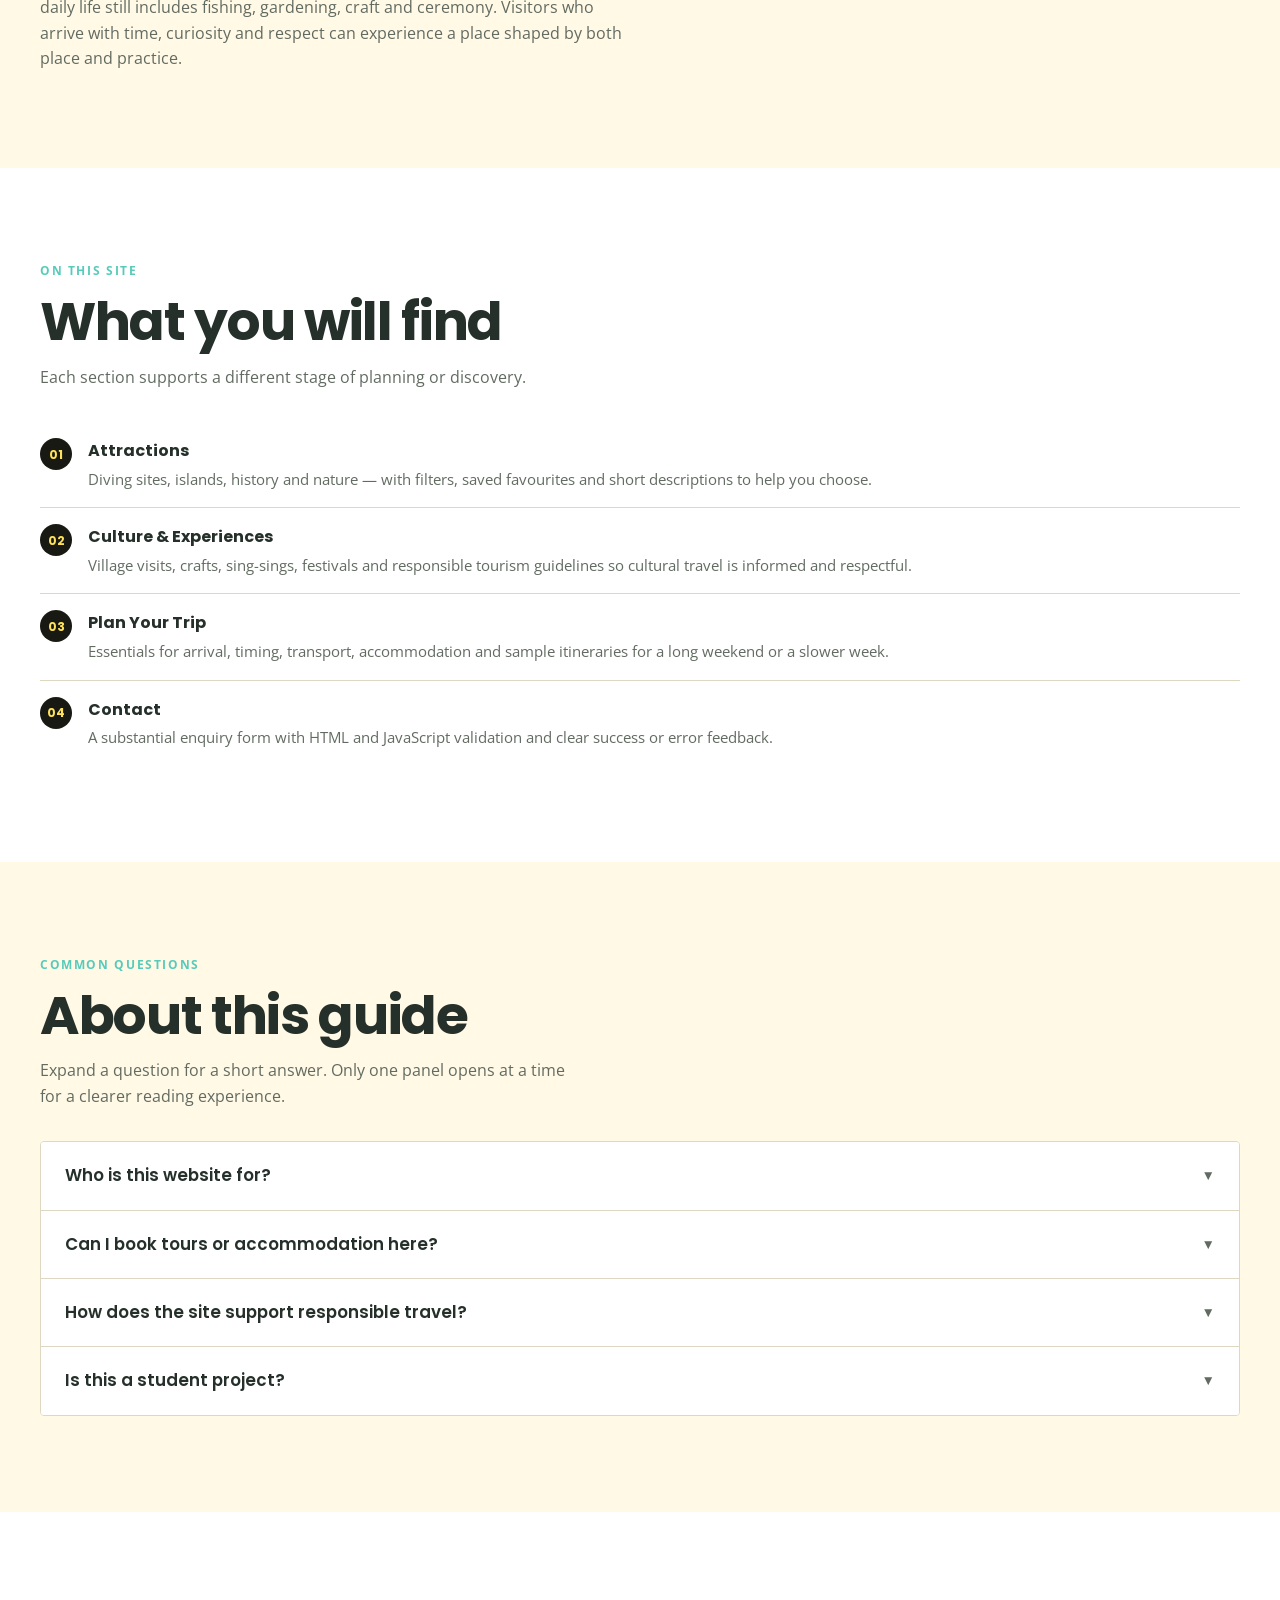
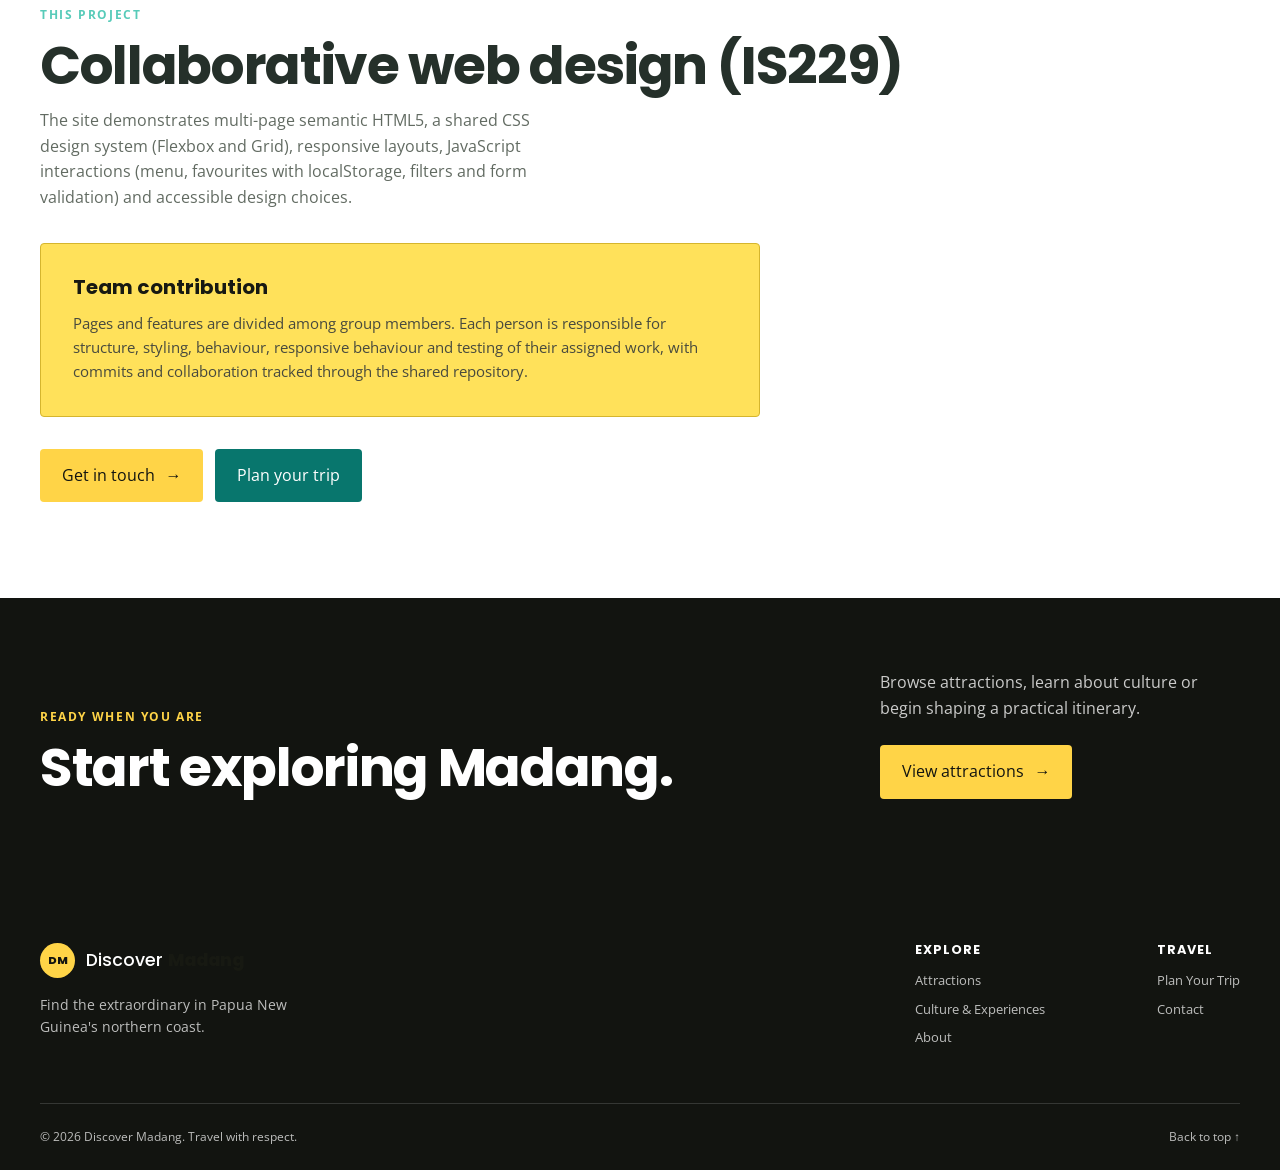
==== commit 9631fadc: "Polish and harden the site: improve JS behavior, remove duplicate logic, clean up contact page struc" ====
--- a/about.html
+++ b/about.html
@@ -1,651 +1,314 @@
-<!DOCTYPE html>
-<html lang="en">
-<head>
-  <meta charset="UTF-8">
-  <meta name="viewport" content="width=device-width, initial-scale=1.0">
-  <meta name="description" content="About Discover Madang: our purpose, audience, values and how this guide helps travellers explore Papua New Guinea’s northern coast with care.">
-  <title>About | Discover Madang</title>
-  <link rel="preconnect" href="https://fonts.googleapis.com">
-  <link rel="preconnect" href="https://fonts.gstatic.com" crossorigin>
-  <link href="https://fonts.googleapis.com/css2?family=Open+Sans:wght@400;500;600;700&family=Poppins:wght@500;600;700;800&display=swap" rel="stylesheet">
-  <link rel="stylesheet" href="css/styles.css">
-  <style>
-    /* Page-specific styles — aligned with site design system */
-    .page-hero {
-      padding: var(--space-7) 0 var(--space-6);
-      background: var(--dark);
-      color: var(--white);
-    }
-    .page-hero .eyebrow { color: var(--accent); }
-    .page-hero h1 {
-      color: var(--white);
-      font-size: clamp(2.2rem, 6vw, 3.75rem);
-      max-width: 16ch;
-      margin-bottom: var(--space-3);
-    }
-    .page-hero p {
-      max-width: 54ch;
-      color: rgba(255, 255, 255, 0.85);
-      font-size: 1.05rem;
-    }
-
-    .section-lead {
-      max-width: 60ch;
-      color: var(--muted);
-      margin-top: var(--space-2);
-      margin-bottom: var(--space-5);
-    }
-
-    .section-soft { background: #FFF9E6; }
-
-    /* Problem / audience cards */
-    .insight-grid {
-      display: grid;
-      gap: var(--space-4);
-      grid-template-columns: 1fr;
-    }
-    @media (min-width: 700px) {
-      .insight-grid { grid-template-columns: repeat(2, 1fr); }
-    }
-    .insight-card {
-      background: var(--surface);
-      border: 1px solid #D5B52E;
-      border-radius: var(--radius);
-      padding: var(--space-5);
-    }
-    .insight-card h3 {
-      margin: 0 0 var(--space-2);
-      color: var(--surface-text);
-      font-size: 1.2rem;
-    }
-    .insight-card p,
-    .insight-card ul {
-      color: var(--surface-muted);
-      font-size: 0.95rem;
-      margin: 0;
-    }
-    .insight-card ul {
-      margin-top: var(--space-2);
-      padding-left: 1.2rem;
-    }
-    .insight-card li + li { margin-top: 0.35rem; }
-
-    /* Values */
-    .values-grid {
-      display: grid;
-      gap: var(--space-4);
-      grid-template-columns: 1fr;
-    }
-    @media (min-width: 640px) {
-      .values-grid { grid-template-columns: repeat(2, 1fr); }
-    }
-    @media (min-width: 900px) {
-      .values-grid { grid-template-columns: repeat(3, 1fr); }
-    }
-    .value-card {
-      background: var(--surface);
-      border: 1px solid #D5B52E;
-      border-radius: var(--radius);
-      padding: var(--space-5);
-      display: flex;
-      flex-direction: column;
-      min-height: 100%;
-      transition: transform 180ms ease, box-shadow 180ms ease;
-    }
-    .value-card:hover,
-    .value-card:focus-within {
-      transform: translateY(-3px);
-      box-shadow: 0 10px 24px rgba(0, 0, 0, 0.18);
-    }
-    .value-icon {
-      display: grid;
-      width: 3rem;
-      height: 3rem;
-      place-items: center;
-      margin-bottom: var(--space-4);
-      color: var(--surface);
-      background: var(--surface-text);
-      border-radius: 50%;
-      font-size: 1.35rem;
-    }
-    .value-card h3 {
-      margin: 0 0 var(--space-2);
-      font-size: 1.15rem;
-      color: var(--surface-text);
-    }
-    .value-card p {
-      color: var(--surface-muted);
-      font-size: 0.95rem;
-      flex: 1;
-      margin: 0;
-    }
-
-    /* Story split */
-    .story-grid {
-      display: grid;
-      gap: var(--space-6);
-      align-items: center;
-    }
-    @media (min-width: 800px) {
-      .story-grid { grid-template-columns: 1.1fr 0.9fr; }
-    }
-    .story-image-wrap {
-      border-radius: var(--radius);
-      overflow: hidden;
-      border: 1px solid var(--border);
-      box-shadow: 0 12px 30px rgba(0, 0, 0, 0.15);
-    }
-    .story-image-wrap img {
-      width: 100%;
-      min-height: 280px;
-      object-fit: cover;
-      display: block;
-    }
-
-    /* Stats */
-    .stats-row {
-      display: grid;
-      gap: var(--space-4);
-      grid-template-columns: 1fr;
-      margin-top: var(--space-6);
-    }
-    @media (min-width: 600px) {
-      .stats-row { grid-template-columns: repeat(3, 1fr); }
-    }
-    .stat-item {
-      text-align: center;
-      padding: var(--space-4);
-      background: var(--sand);
-      border-radius: var(--radius);
-      border-left: 4px solid var(--secondary);
-    }
-    .stat-item strong {
-      display: block;
-      font-family: 'Poppins', sans-serif;
-      font-size: clamp(1.6rem, 4vw, 2.25rem);
-      color: var(--surface-text);
-      line-height: 1.1;
-      margin-bottom: 0.35rem;
-    }
-    .stat-item span {
-      color: var(--muted);
-      font-size: 0.9rem;
-      font-weight: 600;
-    }
-
-    /* Offer list */
-    .offer-list {
-      display: grid;
-      gap: 0;
-      margin: 0;
-      padding: 0;
-      list-style: none;
-    }
-    .offer-list li {
-      display: flex;
-      gap: 1rem;
-      align-items: flex-start;
-      padding: var(--space-3) 0;
-      border-bottom: 1px solid var(--border);
-    }
-    .offer-list li:last-child { border-bottom: 0; }
-    .offer-num {
-      flex-shrink: 0;
-      width: 2rem;
-      height: 2rem;
-      display: grid;
-      place-items: center;
-      background: var(--surface-text);
-      color: var(--surface);
-      border-radius: 50%;
-      font-family: 'Poppins', sans-serif;
-      font-size: 0.75rem;
-      font-weight: 700;
-    }
-    .offer-list strong {
-      display: block;
-      font-family: 'Poppins', sans-serif;
-      color: var(--text);
-      margin-bottom: 0.2rem;
-    }
-    .offer-list p {
-      color: var(--muted);
-      font-size: 0.95rem;
-      margin: 0;
-    }
-
-    /* FAQ accordion (JS feature) */
-    .about-accordion {
-      border: 1px solid var(--border);
-      border-radius: var(--radius);
-      overflow: hidden;
-      background: var(--light);
-    }
-    .about-acc-item + .about-acc-item {
-      border-top: 1px solid var(--border);
-    }
-    .about-acc-header {
-      width: 100%;
-      display: flex;
-      align-items: center;
-      justify-content: space-between;
-      gap: var(--space-3);
-      padding: var(--space-4);
-      background: var(--light);
-      border: 0;
-      cursor: pointer;
-      text-align: left;
-      font-family: 'Poppins', sans-serif;
-      font-size: 1.05rem;
-      font-weight: 600;
-      color: var(--text);
-    }
-    .about-acc-header:hover { background: var(--sand); }
-    .about-acc-icon {
-      flex-shrink: 0;
-      transition: transform var(--transition);
-      font-size: 0.85rem;
-      color: var(--muted);
-    }
-    .about-acc-header[aria-expanded="true"] .about-acc-icon {
-      transform: rotate(180deg);
-    }
-    .about-acc-panel {
-      max-height: 0;
-      overflow: hidden;
-      transition: max-height 0.3s ease;
-      background: #FFFBEE;
-    }
-    .about-acc-panel.is-open { max-height: 480px; }
-    .about-acc-content {
-      padding: 0 var(--space-4) var(--space-4);
-      color: var(--muted);
-      font-size: 0.98rem;
-    }
-    .about-acc-content p + p { margin-top: var(--space-2); }
-
-    /* Team note */
-    .team-note {
-      padding: var(--space-5);
-      background: var(--surface);
-      border: 1px solid #D5B52E;
-      border-radius: var(--radius);
-      max-width: 720px;
-    }
-    .team-note h3 {
-      margin: 0 0 var(--space-2);
-      color: var(--surface-text);
-    }
-    .team-note p {
-      color: var(--surface-muted);
-      font-size: 0.95rem;
-      margin: 0;
-    }
-  </style>
-  <script src="js/main.js" defer></script>
-</head>
-<body>
-  <a class="skip-link" href="#main-content">Skip to main content</a>
-
-  <header class="site-header">
-    <div class="container header-inner">
-      <a class="site-logo" href="index.html" aria-label="Discover Madang home">
-        <span class="logo-mark" aria-hidden="true">DM</span>
-        <span class="logo-text">Discover <strong>Madang</strong></span>
-      </a>
-
-      <button class="menu-toggle" type="button" aria-expanded="false" aria-controls="primary-navigation">
-        <span class="sr-only">Open menu</span>
-        <span class="menu-icon" aria-hidden="true"><span></span><span></span><span></span></span>
-      </button>
-
-      <nav class="primary-nav" id="primary-navigation" aria-label="Primary navigation">
-        <ul>
-          <li><a href="index.html">Home</a></li>
-          <li><a href="attraction.html">Attractions</a></li>
-          <li><a href="culture-experiences.html">Culture &amp; Experiences</a></li>
-          <li><a href="plan-your-trip-preview.html">Plan Your Trip</a></li>
-          <li><a class="active" href="about.html" aria-current="page">About</a></li>
-          <li><a href="contact.html">Contact</a></li>
-        </ul>
-      </nav>
-    </div>
-  </header>
-
-  <main id="main-content">
-    <!-- Hero -->
-    <section class="page-hero" aria-labelledby="about-title">
-      <div class="container">
-        <p class="eyebrow">Who we are</p>
-        <h1 id="about-title">About Discover Madang</h1>
-        <p>A practical, respectful guide to Papua New Guinea’s northern coast — its reefs, islands, living cultures and the communities that make every visit meaningful.</p>
-      </div>
-    </section>
-
-    <!-- Problem, audience & goals (rubric: Problem, Audience and Requirement) -->
-    <section class="section" aria-labelledby="insight-heading">
-      <div class="container">
-        <p class="eyebrow eyebrow-dark">Project insight</p>
-        <h2 id="insight-heading">Problem, audience and goals</h2>
-        <p class="section-lead">
-          Discover Madang responds to a clear opportunity: travellers interested in diving, islands and culture often struggle to find coherent, trustworthy information about Madang Province in one place.
-        </p>
-
-        <div class="insight-grid">
-          <article class="insight-card">
-            <h3>The problem</h3>
-            <p>Information about Madang is scattered across outdated pages, social posts and operator sites. First-time visitors need clearer answers on how to arrive, what to do, how to travel respectfully and how to contact people on the ground.</p>
-          </article>
-          <article class="insight-card">
-            <h3>Target audience</h3>
-            <ul>
-              <li>Independent travellers and small groups planning a PNG trip</li>
-              <li>Divers and snorkellers seeking reef and wreck information</li>
-              <li>Visitors interested in culture, villages and responsible tourism</li>
-              <li>People who need practical planning tips before they book</li>
-            </ul>
-          </article>
-          <article class="insight-card">
-            <h3>Primary goals</h3>
-            <ul>
-              <li>Present attractions and experiences in a scannable, filterable way</li>
-              <li>Support trip planning with essentials and sample itineraries</li>
-              <li>Encourage respectful cultural engagement</li>
-              <li>Provide an accessible enquiry path to local contacts</li>
-            </ul>
-          </article>
-          <article class="insight-card">
-            <h3>Major user tasks</h3>
-            <ul>
-              <li>Browse and filter attractions; save favourites</li>
-              <li>Learn about culture, festivals and travel etiquette</li>
-              <li>Plan timing, transport and a short itinerary</li>
-              <li>Send an enquiry with clear validation feedback</li>
-            </ul>
-          </article>
-        </div>
-      </div>
-    </section>
-
-    <!-- Purpose / story -->
-    <section class="section section-soft" aria-labelledby="purpose-heading">
-      <div class="container">
-        <div class="story-grid">
-          <div>
-            <p class="eyebrow eyebrow-dark">Our purpose</p>
-            <h2 id="purpose-heading">Why this site exists</h2>
-            <p class="section-lead">
-              Madang is often described as one of the most beautiful places in the Pacific — and one of the least visited. This site helps travellers find clear, honest information about diving, islands, culture and practical planning so more people can experience the province with care and confidence.
-            </p>
-            <p style="color: var(--muted); max-width: 58ch;">
-              We are not a booking engine. We are a guide: curated attractions, suggested itineraries, cultural context and contact paths so you can connect with local operators and communities on the ground.
-            </p>
-          </div>
-          <div class="story-image-wrap">
-            <img src="images/hero-madang.jpg" alt="Rocky coastline and turquoise ocean along the Madang coast under a clear blue sky" loading="lazy" width="800" height="500">
-          </div>
-        </div>
-      </div>
-    </section>
-
-    <!-- Values -->
-    <section class="section" aria-labelledby="values-heading">
-      <div class="container">
-        <p class="eyebrow eyebrow-dark">How we work</p>
-        <h2 id="values-heading">What guides this project</h2>
-        <p class="section-lead">Three principles shape every page and recommendation on Discover Madang.</p>
-
-        <div class="values-grid">
-          <article class="value-card">
-            <span class="value-icon" aria-hidden="true">◈</span>
-            <h3>Respect for place and people</h3>
-            <p>Madang’s strength is its communities and environments. We prioritise accurate cultural context, responsible travel advice and language that treats hosts as partners, not backdrops.</p>
-          </article>
-          <article class="value-card">
-            <span class="value-icon" aria-hidden="true">◎</span>
-            <h3>Clear, practical information</h3>
-            <p>Travel to Madang benefits from realistic expectations. We focus on essentials — getting here, getting around, when to go and how to plan — so decisions are easier and less stressful.</p>
-          </article>
-          <article class="value-card">
-            <span class="value-icon" aria-hidden="true">✦</span>
-            <h3>Local-first discovery</h3>
-            <p>Wherever possible we point toward local operators, craft makers, village hosts and community-based experiences so benefits stay closer to the people who share their home.</p>
-          </article>
-        </div>
-      </div>
-    </section>
-
-    <!-- About Madang Province -->
-    <section class="section section-soft" aria-labelledby="province-heading">
-      <div class="container">
-        <p class="eyebrow eyebrow-dark">The place</p>
-        <h2 id="province-heading">About Madang Province</h2>
-        <p class="section-lead">
-          Madang sits on Papua New Guinea’s north coast, facing the Bismarck Sea. It is known for clear water, coral reefs and wrecks, offshore islands, rainforest and a remarkable density of languages and cultural traditions.
-        </p>
-
-        <div class="stats-row" role="list">
-          <div class="stat-item" role="listitem">
-            <strong>6</strong>
-            <span>Districts across the province</span>
-          </div>
-          <div class="stat-item" role="listitem">
-            <strong>~1/4</strong>
-            <span>Of PNG’s languages spoken here</span>
-          </div>
-          <div class="stat-item" role="listitem">
-            <strong>Reef + wreck</strong>
-            <span>World-class diving in warm waters</span>
-          </div>
-        </div>
-
-        <p style="margin-top: var(--space-6); color: var(--muted); max-width: 65ch;">
-          From mountain communities in the highlands to coastal and island villages, daily life still includes fishing, gardening, craft and ceremony. Visitors who arrive with time, curiosity and respect are often welcomed into that rhythm.
-        </p>
-      </div>
-    </section>
-
-    <!-- What the site offers -->
-    <section class="section" aria-labelledby="offers-heading">
-      <div class="container">
-        <p class="eyebrow eyebrow-dark">On this site</p>
-        <h2 id="offers-heading">What you will find</h2>
-        <p class="section-lead">Each section supports a different stage of planning or discovery.</p>
-
-        <ul class="offer-list">
-          <li>
-            <span class="offer-num" aria-hidden="true">01</span>
-            <div>
-              <strong>Attractions</strong>
-              <p>Diving sites, islands, history and nature — with filters, saved favourites and short descriptions to help you choose.</p>
-            </div>
-          </li>
-          <li>
-            <span class="offer-num" aria-hidden="true">02</span>
-            <div>
-              <strong>Culture &amp; Experiences</strong>
-              <p>Village visits, crafts, sing-sings, festivals and responsible tourism guidelines so cultural travel is informed and respectful.</p>
-            </div>
-          </li>
-          <li>
-            <span class="offer-num" aria-hidden="true">03</span>
-            <div>
-              <strong>Plan Your Trip</strong>
-              <p>Essentials for arrival, timing, transport, accommodation and sample itineraries for a long weekend or a slower week.</p>
-            </div>
-          </li>
-          <li>
-            <span class="offer-num" aria-hidden="true">04</span>
-            <div>
-              <strong>Contact</strong>
-              <p>A substantial enquiry form with HTML and JavaScript validation and clear success or error feedback.</p>
-            </div>
-          </li>
-        </ul>
-      </div>
-    </section>
-
-    <!-- FAQ accordion — meaningful JS feature -->
-    <section class="section section-soft" aria-labelledby="faq-heading">
-      <div class="container">
-        <p class="eyebrow eyebrow-dark">Common questions</p>
-        <h2 id="faq-heading">About this guide</h2>
-        <p class="section-lead">Expand a question for a short answer. Only one panel opens at a time for a clearer reading experience.</p>
-
-        <div class="about-accordion" id="about-accordion">
-          <div class="about-acc-item">
-            <h3>
-              <button class="about-acc-header" type="button" id="acc-who" aria-expanded="false" aria-controls="panel-who">
-                Who is this website for?
-                <span class="about-acc-icon" aria-hidden="true">▼</span>
-              </button>
-            </h3>
-            <div class="about-acc-panel" id="panel-who" role="region" aria-labelledby="acc-who">
-              <div class="about-acc-content">
-                <p>Independent travellers, divers, small groups and anyone planning a first or return visit to Madang who wants practical information and respectful cultural context in one place.</p>
-              </div>
-            </div>
-          </div>
-
-          <div class="about-acc-item">
-            <h3>
-              <button class="about-acc-header" type="button" id="acc-book" aria-expanded="false" aria-controls="panel-book">
-                Can I book tours or accommodation here?
-                <span class="about-acc-icon" aria-hidden="true">▼</span>
-              </button>
-            </h3>
-            <div class="about-acc-panel" id="panel-book" role="region" aria-labelledby="acc-book">
-              <div class="about-acc-content">
-                <p>No. Discover Madang is an information and planning guide. Use the Contact page to enquire, then confirm flights, stays and activities directly with local operators and providers.</p>
-              </div>
-            </div>
-          </div>
-
-          <div class="about-acc-item">
-            <h3>
-              <button class="about-acc-header" type="button" id="acc-respect" aria-expanded="false" aria-controls="panel-respect">
-                How does the site support responsible travel?
-                <span class="about-acc-icon" aria-hidden="true">▼</span>
-              </button>
-            </h3>
-            <div class="about-acc-panel" id="panel-respect" role="region" aria-labelledby="acc-respect">
-              <div class="about-acc-content">
-                <p>We include cultural guidelines, advice on photography and dress in villages, and encouragement to use local guides and buy from local makers. The Culture &amp; Experiences page expands on these points.</p>
-              </div>
-            </div>
-          </div>
-
-          <div class="about-acc-item">
-            <h3>
-              <button class="about-acc-header" type="button" id="acc-project" aria-expanded="false" aria-controls="panel-project">
-                Is this a student project?
-                <span class="about-acc-icon" aria-hidden="true">▼</span>
-              </button>
-            </h3>
-            <div class="about-acc-panel" id="panel-project" role="region" aria-labelledby="acc-project">
-              <div class="about-acc-content">
-                <p>Yes. Discover Madang is the major practical project for IS229 Web Design. The team builds from requirements and audience insight through semantic HTML, responsive CSS, accessible JavaScript, testing and online deployment.</p>
-              </div>
-            </div>
-          </div>
-        </div>
-      </div>
-    </section>
-
-    <!-- Project / team -->
-    <section class="section" aria-labelledby="project-heading">
-      <div class="container">
-        <p class="eyebrow eyebrow-dark">This project</p>
-        <h2 id="project-heading">Collaborative web design (IS229)</h2>
-        <p class="section-lead">
-          The site demonstrates multi-page semantic HTML5, a shared CSS design system (Flexbox and Grid), responsive layouts, JavaScript interactions (menu, favourites with localStorage, filters, accordion, form validation) and accessibility practices across every page.
-        </p>
-
-        <div class="team-note">
-          <h3>Team contribution</h3>
-          <p>
-            Pages and features are divided among group members. Each person is responsible for structure, styling, behaviour, responsive behaviour and testing of their assigned work, with commits recorded under their own GitHub account. See the project README for the current allocation and testing checklist.
-          </p>
-        </div>
-
-        <p style="margin-top: var(--space-5);">
-          <a class="button button-primary" href="contact.html">Get in touch <span aria-hidden="true">→</span></a>
-          <a class="button button-secondary" href="plan-your-trip-preview.html" style="margin-left: 0.5rem;">Plan your trip</a>
-        </p>
-      </div>
-    </section>
-
-    <!-- CTA -->
-    <section class="cta-section" aria-labelledby="cta-title">
-      <div class="container cta-inner">
-        <div>
-          <p class="eyebrow">Ready when you are</p>
-          <h2 id="cta-title">Start exploring Madang.</h2>
-        </div>
-        <div class="cta-action">
-          <p>Browse attractions, learn about culture or begin shaping a practical itinerary.</p>
-          <a class="button button-primary" href="attraction.html">View attractions <span aria-hidden="true">→</span></a>
-        </div>
-      </div>
-    </section>
-  </main>
-
-  <footer class="site-footer">
-    <div class="container footer-main">
-      <div class="footer-brand">
-        <a class="site-logo site-logo-footer" href="index.html" aria-label="Discover Madang home">
-          <span class="logo-mark" aria-hidden="true">DM</span>
-          <span class="logo-text">Discover <strong>Madang</strong></span>
-        </a>
-        <p>Find the extraordinary in Papua New Guinea's northern coast.</p>
-      </div>
-      <div class="footer-links">
-        <div>
-          <h3>Explore</h3>
-          <a href="attraction.html">Attractions</a>
-          <a href="culture-experiences.html">Culture &amp; Experiences</a>
-          <a href="about.html">About</a>
-        </div>
-        <div>
-          <h3>Travel</h3>
-          <a href="plan-your-trip-preview.html">Plan Your Trip</a>
-          <a href="contact.html">Contact</a>
-        </div>
-      </div>
-    </div>
-    <div class="container footer-bottom">
-      <p>© <span id="current-year">2026</span> Discover Madang. Travel with respect.</p>
-      <a href="#main-content">Back to top ↑</a>
-    </div>
-  </footer>
-
-  <!-- Page-specific JS: accessible accordion (supports JavaScript & Functionality rubric) -->
-  <script>
-    (function () {
-      'use strict';
-      var accordion = document.getElementById('about-accordion');
-      if (!accordion) return;
-
-      accordion.addEventListener('click', function (e) {
-        var btn = e.target.closest('.about-acc-header');
-        if (!btn) return;
-
-        var panel = document.getElementById(btn.getAttribute('aria-controls'));
-        if (!panel) return;
-
-        var isOpen = btn.getAttribute('aria-expanded') === 'true';
-
-        accordion.querySelectorAll('.about-acc-header').forEach(function (other) {
-          if (other === btn) return;
-          other.setAttribute('aria-expanded', 'false');
-          var otherPanel = document.getElementById(other.getAttribute('aria-controls'));
-          if (otherPanel) otherPanel.classList.remove('is-open');
-        });
-
-        btn.setAttribute('aria-expanded', isOpen ? 'false' : 'true');
-        panel.classList.toggle('is-open', !isOpen);
-      });
-    })();
-  </script>
-</body>
-</html>+<!DOCTYPE html>
+<html lang="en">
+<head>
+  <meta charset="UTF-8">
+  <meta name="viewport" content="width=device-width, initial-scale=1.0">
+  <meta name="description" content="About Discover Madang: our purpose, audience, values and how this guide helps travellers explore Papua New Guinea’s northern coast with care.">
+  <title>About | Discover Madang</title>
+  <link rel="preconnect" href="https://fonts.googleapis.com">
+  <link rel="preconnect" href="https://fonts.gstatic.com" crossorigin>
+  <link href="https://fonts.googleapis.com/css2?family=Open+Sans:wght@400;500;600;700&family=Poppins:wght@500;600;700;800&display=swap" rel="stylesheet">
+  <link rel="stylesheet" href="css/styles.css">
+  <script src="js/main.js" defer></script>
+  <style>
+    .page-hero { padding: var(--space-7) 0 var(--space-6); background: var(--dark); color: var(--white); }
+    .page-hero .eyebrow { color: var(--accent); }
+    .page-hero h1 { color: var(--white); font-size: clamp(2.2rem, 6vw, 3.75rem); max-width: 16ch; margin-bottom: var(--space-3); }
+    .page-hero p { max-width: 54ch; color: rgba(255, 255, 255, 0.85); font-size: 1.05rem; }
+    .section-lead { max-width: 60ch; color: var(--muted); margin-top: var(--space-2); margin-bottom: var(--space-5); }
+    .section-soft { background: #FFF9E6; }
+    .insight-grid { display: grid; gap: var(--space-4); grid-template-columns: 1fr; }
+    @media (min-width: 700px) { .insight-grid { grid-template-columns: repeat(2, 1fr); } }
+    .insight-card { background: var(--surface); border: 1px solid #D5B52E; border-radius: var(--radius); padding: var(--space-5); }
+    .insight-card h3 { margin: 0 0 var(--space-2); color: var(--surface-text); font-size: 1.2rem; }
+    .insight-card p, .insight-card ul { color: var(--surface-muted); font-size: 0.95rem; margin: 0; }
+    .insight-card ul { margin-top: var(--space-2); padding-left: 1.2rem; }
+    .insight-card li + li { margin-top: 0.35rem; }
+    .values-grid { display: grid; gap: var(--space-4); grid-template-columns: 1fr; }
+    @media (min-width: 640px) { .values-grid { grid-template-columns: repeat(2, 1fr); } }
+    @media (min-width: 900px) { .values-grid { grid-template-columns: repeat(3, 1fr); } }
+    .value-card { background: var(--surface); border: 1px solid #D5B52E; border-radius: var(--radius); padding: var(--space-5); display: flex; flex-direction: column; min-height: 100%; transition: transform 180ms ease, box-shadow 180ms ease; }
+    .value-card:hover, .value-card:focus-within { transform: translateY(-3px); box-shadow: 0 10px 24px rgba(0, 0, 0, 0.18); }
+    .value-icon { display: grid; width: 3rem; height: 3rem; place-items: center; margin-bottom: var(--space-4); color: var(--surface); background: var(--surface-text); border-radius: 50%; font-size: 1.35rem; }
+    .value-card h3 { margin: 0 0 var(--space-2); font-size: 1.15rem; color: var(--surface-text); }
+    .value-card p { color: var(--surface-muted); font-size: 0.95rem; flex: 1; margin: 0; }
+    .story-grid { display: grid; gap: var(--space-6); align-items: center; }
+    @media (min-width: 800px) { .story-grid { grid-template-columns: 1.1fr 0.9fr; } }
+    .story-image-wrap { border-radius: var(--radius); overflow: hidden; border: 1px solid var(--border); box-shadow: 0 12px 30px rgba(0, 0, 0, 0.15); }
+    .story-image-wrap img { width: 100%; min-height: 280px; object-fit: cover; display: block; }
+    .stats-row { display: grid; gap: var(--space-4); grid-template-columns: 1fr; margin-top: var(--space-6); }
+    @media (min-width: 600px) { .stats-row { grid-template-columns: repeat(3, 1fr); } }
+    .stat-item { text-align: center; padding: var(--space-4); background: var(--sand); border-radius: var(--radius); border-left: 4px solid var(--secondary); }
+    .stat-item strong { display: block; font-family: 'Poppins', sans-serif; font-size: clamp(1.6rem, 4vw, 2.25rem); color: var(--surface-text); line-height: 1.1; margin-bottom: 0.35rem; }
+    .stat-item span { color: var(--muted); font-size: 0.9rem; font-weight: 600; }
+    .offer-list { display: grid; gap: 0; margin: 0; padding: 0; list-style: none; }
+    .offer-list li { display: flex; gap: 1rem; align-items: flex-start; padding: var(--space-3) 0; border-bottom: 1px solid var(--border); }
+    .offer-list li:last-child { border-bottom: 0; }
+    .offer-num { flex-shrink: 0; width: 2rem; height: 2rem; display: grid; place-items: center; background: var(--surface-text); color: var(--surface); border-radius: 50%; font-family: 'Poppins', sans-serif; font-size: 0.75rem; font-weight: 700; }
+    .offer-list strong { display: block; font-family: 'Poppins', sans-serif; color: var(--text); margin-bottom: 0.2rem; }
+    .offer-list p { color: var(--muted); font-size: 0.95rem; margin: 0; }
+    .about-accordion { border: 1px solid var(--border); border-radius: var(--radius); overflow: hidden; background: var(--light); }
+    .about-acc-item + .about-acc-item { border-top: 1px solid var(--border); }
+    .about-acc-header { width: 100%; display: flex; align-items: center; justify-content: space-between; gap: var(--space-3); padding: var(--space-4); background: var(--light); border: 0; cursor: pointer; text-align: left; font-family: 'Poppins', sans-serif; font-size: 1.05rem; font-weight: 600; color: var(--text); }
+    .about-acc-header:hover { background: var(--sand); }
+    .about-acc-icon { flex-shrink: 0; transition: transform var(--transition); font-size: 0.85rem; color: var(--muted); }
+    .about-acc-header[aria-expanded="true"] .about-acc-icon { transform: rotate(180deg); }
+    .about-acc-panel { max-height: 0; overflow: hidden; transition: max-height 0.3s ease; background: #FFFBEE; }
+    .about-acc-panel.is-open { max-height: 480px; }
+    .about-acc-content { padding: 0 var(--space-4) var(--space-4); color: var(--muted); font-size: 0.98rem; }
+    .about-acc-content p + p { margin-top: var(--space-2); }
+    .team-note { padding: var(--space-5); background: var(--surface); border: 1px solid #D5B52E; border-radius: var(--radius); max-width: 720px; }
+    .team-note h3 { margin: 0 0 var(--space-2); color: var(--surface-text); }
+    .team-note p { color: var(--surface-muted); font-size: 0.95rem; margin: 0; }
+  </style>
+</head>
+<body>
+  <a class="skip-link" href="#main-content">Skip to main content</a>
+
+  <header class="site-header">
+    <div class="container header-inner">
+      <a class="site-logo" href="index.html" aria-label="Discover Madang home">
+        <span class="logo-mark" aria-hidden="true">DM</span>
+        <span class="logo-text">Discover <strong>Madang</strong></span>
+      </a>
+
+      <button class="menu-toggle" type="button" aria-expanded="false" aria-controls="primary-navigation">
+        <span class="sr-only">Open menu</span>
+        <span class="menu-icon" aria-hidden="true"><span></span><span></span><span></span></span>
+      </button>
+
+      <nav class="primary-nav" id="primary-navigation" aria-label="Primary navigation">
+        <ul>
+          <li><a href="index.html">Home</a></li>
+          <li><a href="attractions.html">Attractions</a></li>
+          <li><a href="culture-experiences.html">Culture &amp; Experiences</a></li>
+          <li><a href="plan-your-trip-preview.html">Plan Your Trip</a></li>
+          <li><a class="active" href="about.html" aria-current="page">About</a></li>
+          <li><a href="contact.html">Contact</a></li>
+        </ul>
+      </nav>
+    </div>
+  </header>
+
+  <main id="main-content">
+    <section class="page-hero" aria-labelledby="about-title">
+      <div class="container">
+        <p class="eyebrow">Who we are</p>
+        <h1 id="about-title">About Discover Madang</h1>
+        <p>A practical, respectful guide to Papua New Guinea’s northern coast — its reefs, islands, living cultures and the communities that make every visit meaningful.</p>
+      </div>
+    </section>
+
+    <section class="section" aria-labelledby="insight-heading">
+      <div class="container">
+        <p class="eyebrow eyebrow-dark">Project insight</p>
+        <h2 id="insight-heading">Problem, audience and goals</h2>
+        <p class="section-lead">Discover Madang responds to a clear opportunity: travellers interested in diving, islands and culture often struggle to find coherent, trustworthy information about Madang Province in one place.</p>
+
+        <div class="insight-grid">
+          <article class="insight-card">
+            <h3>The problem</h3>
+            <p>Information about Madang is scattered across outdated pages, social posts and operator sites. First-time visitors need clearer answers on how to arrive, what to do, how to travel responsibly and where local experiences really fit.</p>
+          </article>
+          <article class="insight-card">
+            <h3>Target audience</h3>
+            <ul>
+              <li>Independent travellers and small groups planning a PNG trip</li>
+              <li>Divers and snorkellers seeking reef and wreck information</li>
+              <li>Visitors interested in culture, villages and responsible tourism</li>
+              <li>People who need practical planning tips before they book</li>
+            </ul>
+          </article>
+          <article class="insight-card">
+            <h3>Primary goals</h3>
+            <ul>
+              <li>Present attractions and experiences in a scannable, filterable way</li>
+              <li>Support trip planning with essentials and sample itineraries</li>
+              <li>Encourage respectful cultural engagement</li>
+              <li>Provide an accessible enquiry path to local contacts</li>
+            </ul>
+          </article>
+          <article class="insight-card">
+            <h3>Major user tasks</h3>
+            <ul>
+              <li>Browse and filter attractions; save favourites</li>
+              <li>Learn about culture, festivals and travel etiquette</li>
+              <li>Plan timing, transport and a short itinerary</li>
+              <li>Send an enquiry with clear validation feedback</li>
+            </ul>
+          </article>
+        </div>
+      </div>
+    </section>
+
+    <section class="section section-soft" aria-labelledby="purpose-heading">
+      <div class="container">
+        <div class="story-grid">
+          <div>
+            <p class="eyebrow eyebrow-dark">Our purpose</p>
+            <h2 id="purpose-heading">Why this site exists</h2>
+            <p class="section-lead">Madang is often described as one of the most beautiful places in the Pacific — and one of the least visited. This site helps travellers find clear, honest information about diving, islands, villages and the communities that shape the region.</p>
+            <p style="color: var(--muted); max-width: 58ch;">We are not a booking engine. We are a guide: curated attractions, suggested itineraries, cultural context and contact paths so you can connect with local operators and communities on your own terms.</p>
+          </div>
+          <div class="story-image-wrap">
+            <img src="images/hero-madang.jpg" alt="Rocky coastline and turquoise ocean along the Madang coast under a clear blue sky" loading="lazy" width="800" height="500">
+          </div>
+        </div>
+      </div>
+    </section>
+
+    <section class="section" aria-labelledby="values-heading">
+      <div class="container">
+        <p class="eyebrow eyebrow-dark">How we work</p>
+        <h2 id="values-heading">What guides this project</h2>
+        <p class="section-lead">Three principles shape every page and recommendation on Discover Madang.</p>
+
+        <div class="values-grid">
+          <article class="value-card">
+            <span class="value-icon" aria-hidden="true">◈</span>
+            <h3>Respect for place and people</h3>
+            <p>Madang’s strength is its communities and environments. We prioritise accurate cultural context, responsible travel advice and language that treats hosts as partners, not backdrop.</p>
+          </article>
+          <article class="value-card">
+            <span class="value-icon" aria-hidden="true">◎</span>
+            <h3>Clear, practical information</h3>
+            <p>Travel to Madang benefits from realistic expectations. We focus on essentials — getting here, getting around, when to go and how to plan — so decisions are easier and less stressful.</p>
+          </article>
+          <article class="value-card">
+            <span class="value-icon" aria-hidden="true">✦</span>
+            <h3>Local-first discovery</h3>
+            <p>Wherever possible we point toward local operators, craft makers, village hosts and community-based experiences so benefits stay closer to the people who share their home.</p>
+          </article>
+        </div>
+      </div>
+    </section>
+
+    <section class="section section-soft" aria-labelledby="province-heading">
+      <div class="container">
+        <p class="eyebrow eyebrow-dark">The place</p>
+        <h2 id="province-heading">About Madang Province</h2>
+        <p class="section-lead">Madang sits on Papua New Guinea’s north coast, facing the Bismarck Sea. It is known for clear water, coral reefs and wrecks, offshore islands, rainforest and a remarkable density of languages and traditions.</p>
+
+        <div class="stats-row" role="list">
+          <div class="stat-item" role="listitem">
+            <strong>6</strong>
+            <span>Districts across the province</span>
+          </div>
+          <div class="stat-item" role="listitem">
+            <strong>~1/4</strong>
+            <span>Of PNG’s languages spoken here</span>
+          </div>
+          <div class="stat-item" role="listitem">
+            <strong>Reef + wreck</strong>
+            <span>World-class diving in warm waters</span>
+          </div>
+        </div>
+
+        <p style="margin-top: var(--space-6); color: var(--muted); max-width: 65ch;">From mountain communities in the highlands to coastal and island villages, daily life still includes fishing, gardening, craft and ceremony. Visitors who arrive with time, curiosity and respect can experience a place shaped by both place and practice.</p>
+      </div>
+    </section>
+
+    <section class="section" aria-labelledby="offers-heading">
+      <div class="container">
+        <p class="eyebrow eyebrow-dark">On this site</p>
+        <h2 id="offers-heading">What you will find</h2>
+        <p class="section-lead">Each section supports a different stage of planning or discovery.</p>
+
+        <ul class="offer-list">
+          <li><span class="offer-num" aria-hidden="true">01</span><div><strong>Attractions</strong><p>Diving sites, islands, history and nature — with filters, saved favourites and short descriptions to help you choose.</p></div></li>
+          <li><span class="offer-num" aria-hidden="true">02</span><div><strong>Culture &amp; Experiences</strong><p>Village visits, crafts, sing-sings, festivals and responsible tourism guidelines so cultural travel is informed and respectful.</p></div></li>
+          <li><span class="offer-num" aria-hidden="true">03</span><div><strong>Plan Your Trip</strong><p>Essentials for arrival, timing, transport, accommodation and sample itineraries for a long weekend or a slower week.</p></div></li>
+          <li><span class="offer-num" aria-hidden="true">04</span><div><strong>Contact</strong><p>A substantial enquiry form with HTML and JavaScript validation and clear success or error feedback.</p></div></li>
+        </ul>
+      </div>
+    </section>
+
+    <section class="section section-soft" aria-labelledby="faq-heading">
+      <div class="container">
+        <p class="eyebrow eyebrow-dark">Common questions</p>
+        <h2 id="faq-heading">About this guide</h2>
+        <p class="section-lead">Expand a question for a short answer. Only one panel opens at a time for a clearer reading experience.</p>
+
+        <div class="about-accordion" id="about-accordion">
+          <div class="about-acc-item">
+            <h3><button class="about-acc-header" type="button" id="acc-who" aria-expanded="false" aria-controls="panel-who">Who is this website for?<span class="about-acc-icon" aria-hidden="true">▼</span></button></h3>
+            <div class="about-acc-panel" id="panel-who" role="region" aria-labelledby="acc-who"><div class="about-acc-content"><p>Independent travellers, divers, small groups and anyone planning a first or return visit to Madang who wants practical information and respectful cultural context in one place.</p></div></div>
+          </div>
+          <div class="about-acc-item">
+            <h3><button class="about-acc-header" type="button" id="acc-book" aria-expanded="false" aria-controls="panel-book">Can I book tours or accommodation here?<span class="about-acc-icon" aria-hidden="true">▼</span></button></h3>
+            <div class="about-acc-panel" id="panel-book" role="region" aria-labelledby="acc-book"><div class="about-acc-content"><p>No. Discover Madang is an information and planning guide. Use the Contact page to enquire, then confirm flights, stays and activities directly with local operators and providers.</p></div></div>
+          </div>
+          <div class="about-acc-item">
+            <h3><button class="about-acc-header" type="button" id="acc-respect" aria-expanded="false" aria-controls="panel-respect">How does the site support responsible travel?<span class="about-acc-icon" aria-hidden="true">▼</span></button></h3>
+            <div class="about-acc-panel" id="panel-respect" role="region" aria-labelledby="acc-respect"><div class="about-acc-content"><p>We include cultural guidelines, advice on photography and dress in villages, and encouragement to use local guides and buy from local makers. The Culture &amp; Experiences page is designed to help travellers approach culture with care.</p></div></div>
+          </div>
+          <div class="about-acc-item">
+            <h3><button class="about-acc-header" type="button" id="acc-project" aria-expanded="false" aria-controls="panel-project">Is this a student project?<span class="about-acc-icon" aria-hidden="true">▼</span></button></h3>
+            <div class="about-acc-panel" id="panel-project" role="region" aria-labelledby="acc-project"><div class="about-acc-content"><p>Yes. Discover Madang is the major practical project for IS229 Web Design. The team builds from requirements and audience insight through semantic HTML, responsive CSS and accessible interactions.</p></div></div>
+          </div>
+        </div>
+      </div>
+    </section>
+
+    <section class="section" aria-labelledby="project-heading">
+      <div class="container">
+        <p class="eyebrow eyebrow-dark">This project</p>
+        <h2 id="project-heading">Collaborative web design (IS229)</h2>
+        <p class="section-lead">The site demonstrates multi-page semantic HTML5, a shared CSS design system (Flexbox and Grid), responsive layouts, JavaScript interactions (menu, favourites with localStorage, filters and form validation) and accessible design choices.</p>
+
+        <div class="team-note">
+          <h3>Team contribution</h3>
+          <p>Pages and features are divided among group members. Each person is responsible for structure, styling, behaviour, responsive behaviour and testing of their assigned work, with commits and collaboration tracked through the shared repository.</p>
+        </div>
+
+        <p style="margin-top: var(--space-5);">
+          <a class="button button-primary" href="contact.html">Get in touch <span aria-hidden="true">→</span></a>
+          <a class="button button-secondary" href="plan-your-trip-preview.html" style="margin-left: 0.5rem;">Plan your trip</a>
+        </p>
+      </div>
+    </section>
+
+    <section class="cta-section" aria-labelledby="cta-title">
+      <div class="container cta-inner">
+        <div>
+          <p class="eyebrow">Ready when you are</p>
+          <h2 id="cta-title">Start exploring Madang.</h2>
+        </div>
+        <div class="cta-action">
+          <p>Browse attractions, learn about culture or begin shaping a practical itinerary.</p>
+          <a class="button button-primary" href="attractions.html">View attractions <span aria-hidden="true">→</span></a>
+        </div>
+      </div>
+    </section>
+  </main>
+
+  <footer class="site-footer">
+    <div class="container footer-main">
+      <div class="footer-brand">
+        <a class="site-logo site-logo-footer" href="index.html" aria-label="Discover Madang home">
+          <span class="logo-mark" aria-hidden="true">DM</span>
+          <span class="logo-text">Discover <strong>Madang</strong></span>
+        </a>
+        <p>Find the extraordinary in Papua New Guinea's northern coast.</p>
+      </div>
+      <div class="footer-links">
+        <div>
+          <h3>Explore</h3>
+          <a href="attractions.html">Attractions</a>
+          <a href="culture-experiences.html">Culture &amp; Experiences</a>
+          <a href="about.html">About</a>
+        </div>
+        <div>
+          <h3>Travel</h3>
+          <a href="plan-your-trip-preview.html">Plan Your Trip</a>
+          <a href="contact.html">Contact</a>
+        </div>
+      </div>
+    </div>
+    <div class="container footer-bottom">
+      <p>© <span id="current-year">2026</span> Discover Madang. Travel with respect.</p>
+      <a href="#main-content">Back to top ↑</a>
+    </div>
+  </footer>
+</body>
+</html>
--- a/css/styles.css
+++ b/css/styles.css
@@ -53,9 +53,9 @@
 .site-header { position: sticky; top: 0; z-index: 50; background: var(--surface); border-bottom: 1px solid #D5B52E; }
 .header-inner { display: flex; align-items: center; justify-content: space-between; min-height: 4.75rem; }
 .site-logo { display: inline-flex; align-items: center; gap: 0.65rem; color: var(--surface-text); font-family: 'Poppins', sans-serif; font-size: 1.1rem; font-weight: 500; text-decoration: none; white-space: nowrap; }
-.logo-mark { display: grid; width: 2.2rem; height: 2.2rem; place-items: center; color: var(--surface); background: var(--surface-text); border-radius: 50%; font-size: 0.7rem; font-weight: 800; letter-spacing: -0.05em; }
+.logo-mark { display: grid; width: 2.2rem; height: 2.2rem; place-items: center; color: var(--surface); background: var(--surface-text); border-radius: 50%; font-size: 0.7rem; font-weight: 800; letter-spacing: -0.04em; }
 .logo-text strong { color: var(--surface-text); font-weight: 800; }
-.menu-toggle { display: grid; width: 2.75rem; height: 2.75rem; padding: 0; place-items: center; color: var(--surface-text); background: transparent; border: 1px solid rgba(23, 25, 18, 0.35); border-radius: var(--radius); cursor: pointer; }
+.menu-toggle { display: grid; width: 2.75rem; height: 2.75rem; padding: 0; place-items: center; color: var(--surface-text); background: transparent; border: 1px solid rgba(23, 25, 18, 0.35); border-radius: 50%; cursor: pointer; }
 .menu-icon { display: grid; gap: 0.27rem; }
 .menu-icon span { display: block; width: 1.2rem; height: 2px; background: currentColor; transition: transform var(--transition), opacity var(--transition); }
 .menu-toggle[aria-expanded="true"] .menu-icon span:first-child { transform: translateY(0.4rem) rotate(45deg); }
@@ -69,12 +69,12 @@
 
 .hero { position: relative; display: flex; min-height: min(820px, calc(80vh - 4.75rem)); min-height: min(820px, calc(80svh - 4.75rem)); overflow: hidden; color: var(--white); isolation: isolate; }
 .hero-image { position: absolute; inset: 0; z-index: -2; width: 100%; height: 100%; object-fit: cover; object-position: center; }
-.hero-overlay { position: absolute; inset: 0; z-index: -1; background: linear-gradient(90deg, rgba(18, 20, 16, 0.94) 0%, rgba(18, 20, 16, 0.72) 38%, rgba(18, 20, 16, 0.08) 78%), linear-gradient(0deg, rgba(18, 20, 16, 0.56), transparent 58%); }
+.hero-overlay { position: absolute; inset: 0; z-index: -1; background: linear-gradient(90deg, rgba(18, 20, 16, 0.94) 0%, rgba(18, 20, 16, 0.72) 38%, rgba(18, 20, 16, 0.08) 78%), linear-gradient(0deg, rgba(18, 20, 16, 0.12), rgba(18, 20, 16, 0.12)); }
 .hero-content { align-self: end; width: 100%; max-width: 1200px; padding-top: var(--space-8); padding-bottom: clamp(5rem, 11vh, 8rem); }
 .hero h1 { max-width: 700px; color: var(--white); }
 .hero-copy { max-width: 550px; margin: var(--space-4) 0 var(--space-5); color: rgba(255,255,255,0.9); font-size: clamp(1rem, 2vw, 1.2rem); }
 .button-group { display: flex; flex-wrap: wrap; gap: 0.75rem; }
-.button { display: inline-flex; align-items: center; justify-content: center; gap: 0.65rem; min-height: 3rem; padding: 0.75rem 1.25rem; border: 2px solid transparent; border-radius: var(--radius); font-size: 0.86rem; font-weight: 700; text-decoration: none; transition: background var(--transition), color var(--transition), border-color var(--transition), transform var(--transition); }
+.button { display: inline-flex; align-items: center; justify-content: center; gap: 0.65rem; min-height: 3rem; padding: 0.75rem 1.25rem; border: 2px solid transparent; border-radius: var(--radius); cursor: pointer; text-decoration: none; transition: transform var(--transition), background var(--transition), color var(--transition), border-color var(--transition); }
 .button:hover { transform: translateY(-2px); }
 .button-primary { color: var(--dark); background: var(--accent); }
 .button-primary:hover { background: var(--primary); }
@@ -99,7 +99,7 @@
   .highlight-item:hover .highlight-icon { transform: scale(1.08); }
 }
 .number { position: absolute; top: 1.5rem; right: 1.5rem; color: var(--surface-link); font-family: 'Poppins', sans-serif; font-size: 0.8rem; font-weight: 700; }
-.highlight-icon { display: grid; width: 3rem; height: 3rem; margin-bottom: var(--space-5); place-items: center; color: var(--surface); background: var(--surface-text); border-radius: 50%; font-size: 1.6rem; }
+.highlight-icon { display: grid; width: 3rem; height: 3rem; margin-bottom: var(--space-5); place-items: center; color: var(--surface); background: var(--surface-text); border-radius: 50%; font-size: 1.4rem; }
 .highlight-item h3 { margin-bottom: 0.55rem; }
 .highlight-item h3, .card-body h3 { color: var(--surface-text); }
 .highlight-item p, .card-body p { color: var(--surface-muted); }
@@ -129,6 +129,50 @@
 .mobile-link { margin-top: var(--space-5); }
 .desktop-link { display: none; }
 
+.attractions-filter-section { padding-top: var(--space-6); }
+.attractions-filter-form { display: grid; gap: var(--space-4); margin-bottom: var(--space-5); padding: var(--space-4); background: var(--light); border: 1px solid var(--border); border-radius: var(--radius); box-shadow: 0 8px 20px rgba(0, 0, 0, 0.08); }
+.filter-row { display: grid; gap: 0.5rem; }
+.filter-label { font-size: 0.8rem; font-weight: 700; letter-spacing: 0.08em; text-transform: uppercase; color: var(--surface-text); }
+#search-attractions { width: 100%; min-height: 3rem; padding: 0.75rem 1rem; border: 1px solid var(--border); border-radius: var(--radius); font: inherit; color: var(--text); background: var(--white); }
+#search-attractions:focus { outline: none; border-color: var(--primary); box-shadow: 0 0 0 3px rgba(242, 183, 5, 0.2); }
+.filter-buttons { display: flex; flex-wrap: wrap; gap: 0.6rem; }
+.filter-buttons .button { min-height: 2.5rem; padding: 0.55rem 1rem; border: 1px solid var(--border); background: var(--white); color: var(--text); }
+.filter-buttons .button.is-active { border-color: var(--primary); background: var(--primary); color: var(--dark); }
+.saved-toggle { display: inline-flex; align-items: center; gap: 0.6rem; font-size: 0.92rem; font-weight: 600; color: var(--surface-text); }
+.saved-toggle input { width: 1rem; height: 1rem; accent-color: var(--primary); }
+#result-count { margin: 0; color: var(--muted); font-size: 0.85rem; font-weight: 600; }
+.card-actions { display: flex; align-items: center; justify-content: space-between; gap: 0.75rem; margin-top: var(--space-3); }
+.view-details { min-height: 2.5rem; padding: 0.45rem 0.8rem; border: 1px solid var(--border); border-radius: var(--radius); background: var(--light); color: var(--surface-text); font-size: 0.8rem; font-weight: 700; }
+.details-panel { margin-top: var(--space-4); padding: var(--space-4); border: 1px solid #D5B52E; border-radius: var(--radius); background: var(--sand); color: var(--text); }
+.details-panel h3 { margin-bottom: 0.5rem; color: var(--surface-text); }
+.details-panel p { margin: 0; color: var(--surface-muted); }
+
+.contact-section { padding-top: var(--space-7); }
+.contact-grid { display: grid; gap: var(--space-7); }
+.contact-info h2 { margin-bottom: var(--space-3); }
+.contact-info > p { margin-bottom: var(--space-5); color: var(--muted); }
+.contact-details { display: grid; gap: var(--space-4); margin-bottom: var(--space-5); }
+.contact-item { display: flex; gap: 1rem; align-items: flex-start; }
+.contact-icon { display: grid; width: 2.5rem; height: 2.5rem; place-items: center; background: var(--surface); border: 1px solid #D5B52E; border-radius: 50%; font-size: 1.1rem; flex-shrink: 0; }
+.contact-item strong { display: block; margin-bottom: 0.15rem; font-size: 0.85rem; color: var(--surface-text); }
+.contact-item a { color: var(--surface-link); text-decoration: none; font-weight: 600; }
+.contact-item a:hover { color: var(--primary); }
+.contact-note { padding: var(--space-4); background: var(--sand); border-left: 4px solid var(--primary); border-radius: var(--radius); font-size: 0.9rem; }
+.contact-form-wrap { background: var(--surface); border: 1px solid #D5B52E; border-radius: var(--radius); padding: var(--space-5); box-shadow: 0 12px 30px rgba(0,0,0,0.12); }
+.enquiry-form .form-row { display: grid; gap: var(--space-4); margin-bottom: var(--space-4); }
+.form-group { display: flex; flex-direction: column; gap: 0.4rem; }
+.form-group label { font-size: 0.85rem; font-weight: 700; color: var(--surface-text); }
+.required { color: var(--error); }
+.form-group input, .form-group select, .form-group textarea { width: 100%; min-height: 3rem; padding: 0.75rem 1rem; border: 1px solid var(--border); border-radius: var(--radius); background: var(--white); color: var(--text); font: inherit; transition: border-color var(--transition), box-shadow var(--transition); }
+.form-group textarea { min-height: 150px; resize: vertical; }
+.form-group input:focus, .form-group select:focus, .form-group textarea:focus { outline: none; border-color: var(--primary); box-shadow: 0 0 0 3px rgba(242, 183, 5, 0.25); }
+.form-checkbox { flex-direction: row; align-items: flex-start; gap: 0.75rem; margin: var(--space-4) 0; }
+.form-checkbox input { width: 1.2rem; height: 1.2rem; margin-top: 0.2rem; accent-color: var(--primary); }
+.form-actions { margin-top: var(--space-4); }
+.form-status { margin-top: var(--space-4); padding: var(--space-3) var(--space-4); border-radius: var(--radius); font-weight: 600; }
+.form-status.success { background: #E8F5E9; color: var(--success); border: 1px solid #A5D6A7; }
+.form-status.error { background: #FFEBEE; color: var(--error); border: 1px solid #EF9A9A; }
+
 .cta-section { padding: var(--space-7) 0; color: var(--white); background: var(--dark); }
 .cta-section .eyebrow { color: var(--accent); }
 .cta-inner { display: flex; flex-direction: column; gap: var(--space-5); }
@@ -154,6 +198,11 @@
   .attraction-card:last-child { grid-column: 1 / -1; max-width: calc(50% - 0.5rem); }
   .footer-main { flex-direction: row; justify-content: space-between; }
   .footer-bottom { flex-direction: row; justify-content: space-between; }
+}
+
+@media (min-width: 800px) {
+  .contact-grid { grid-template-columns: 1fr 1.4fr; align-items: start; }
+  .enquiry-form .form-row { grid-template-columns: 1fr 1fr; }
 }
 
 @media (min-width: 900px) {
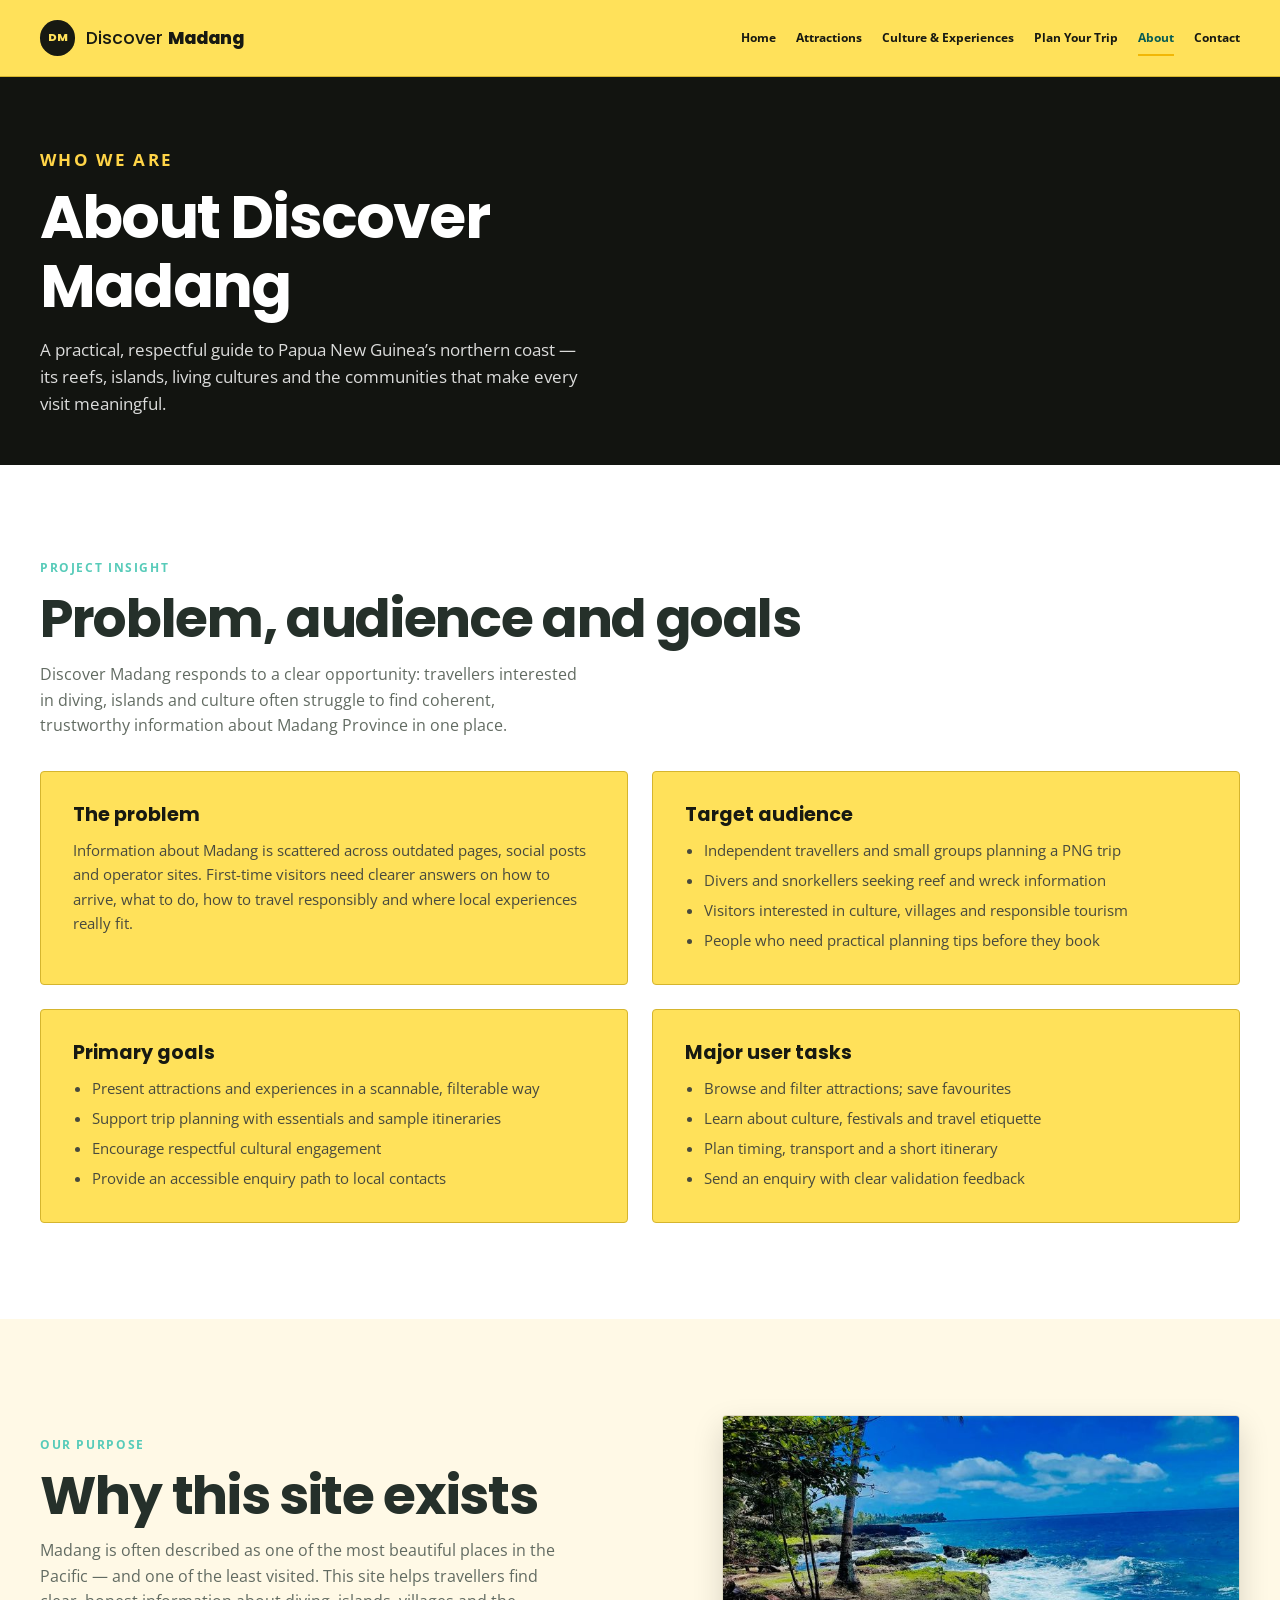
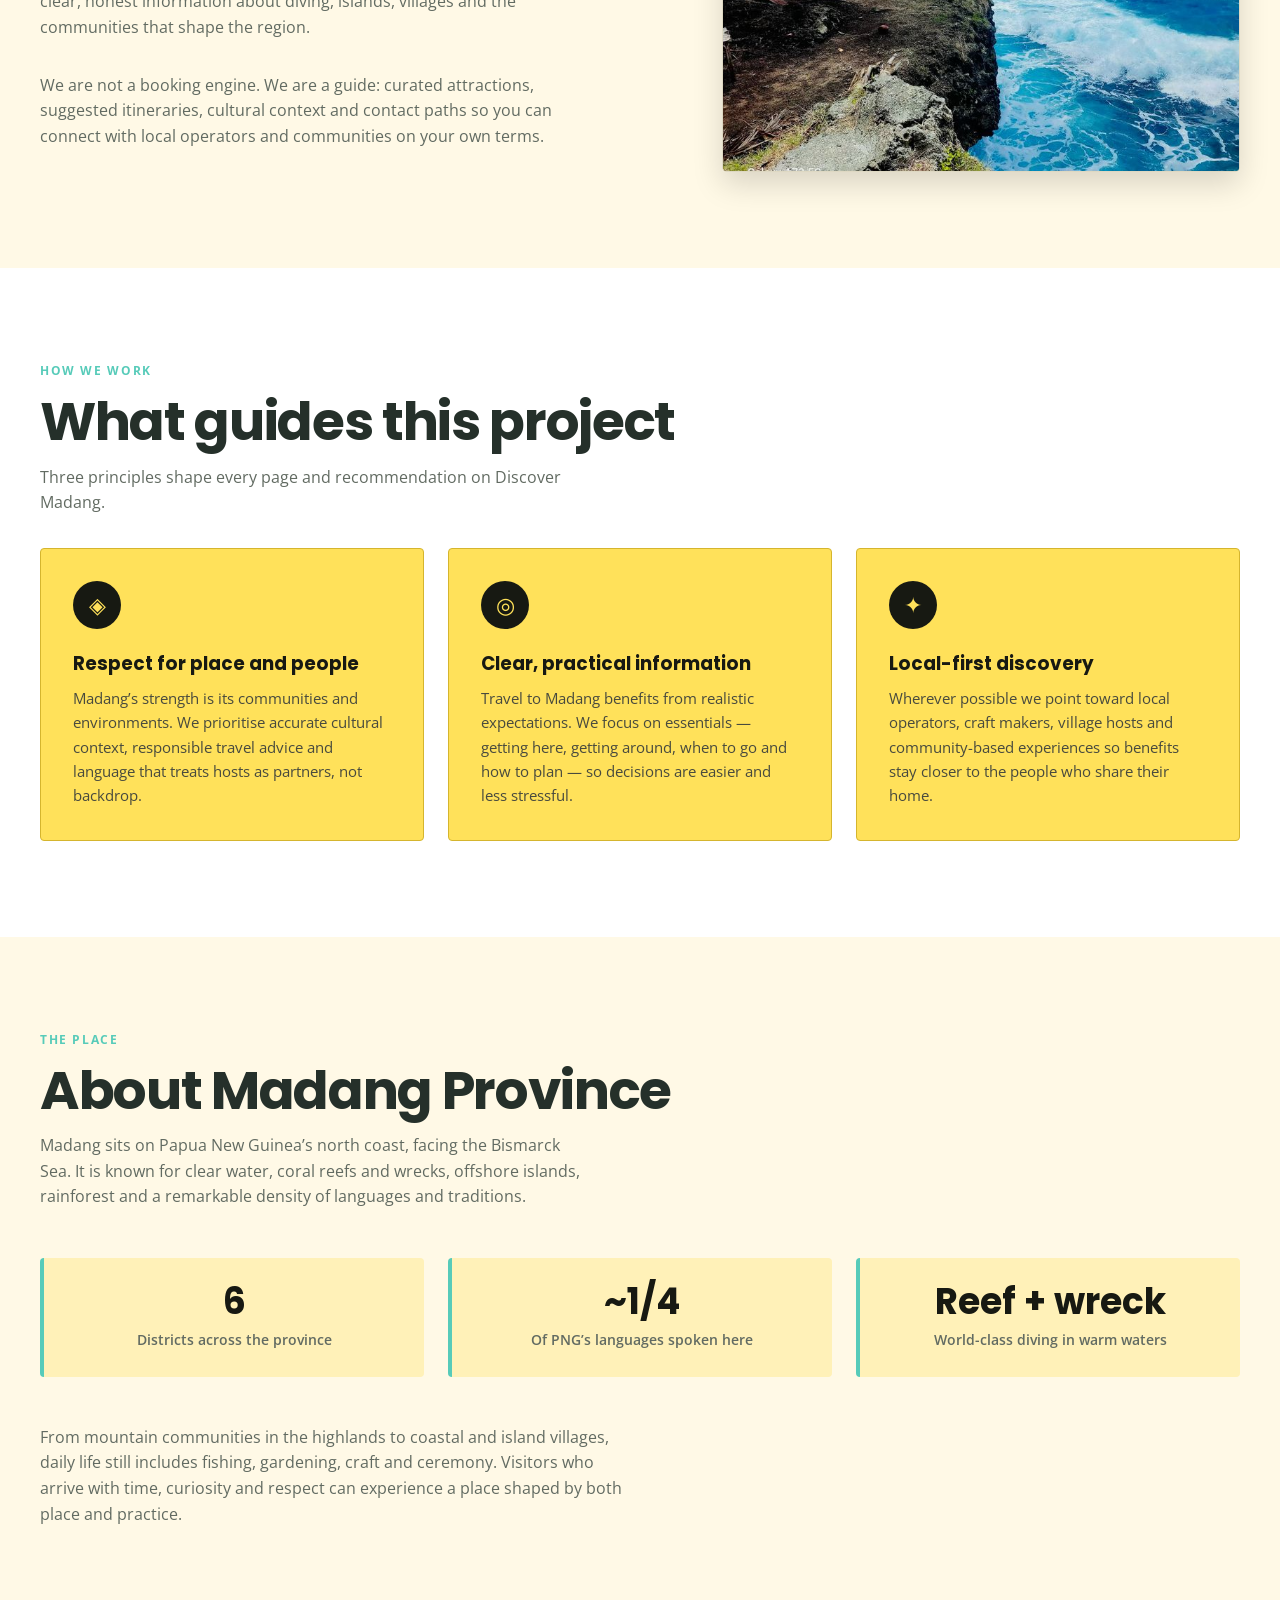
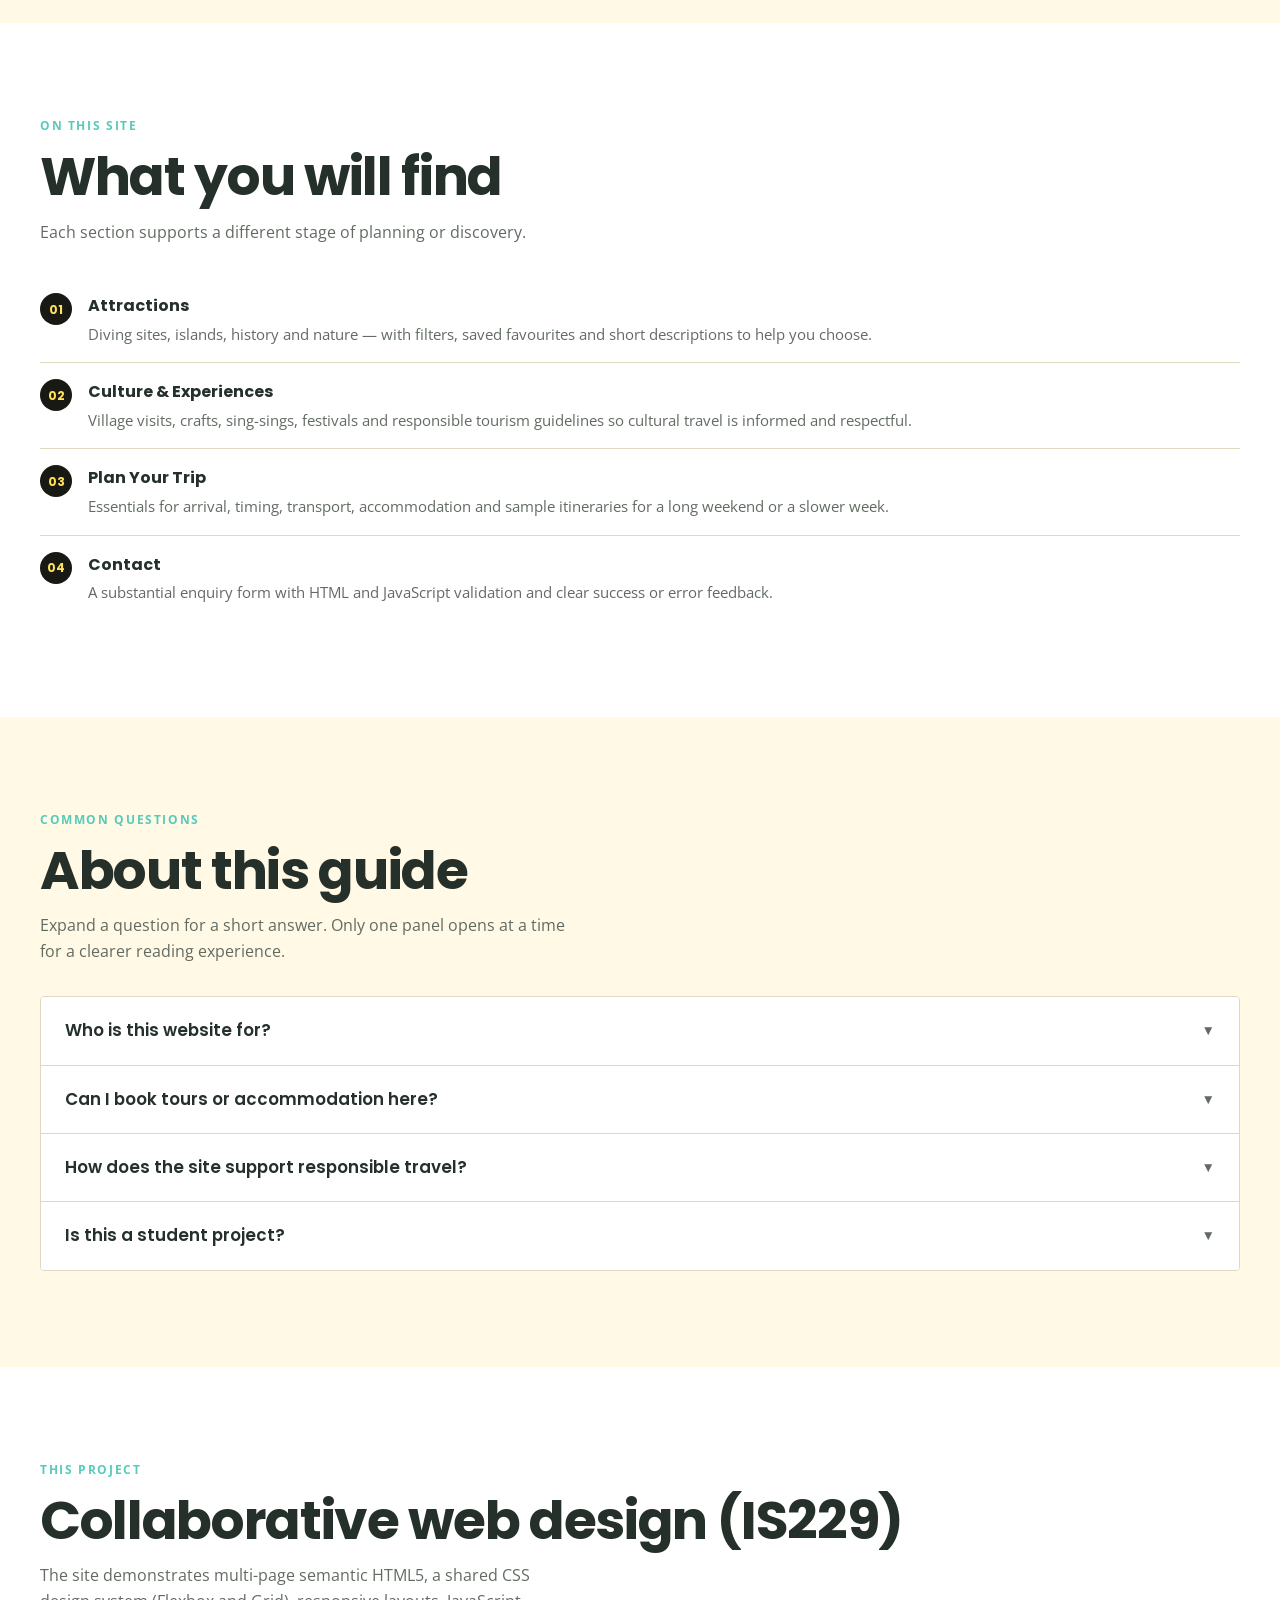
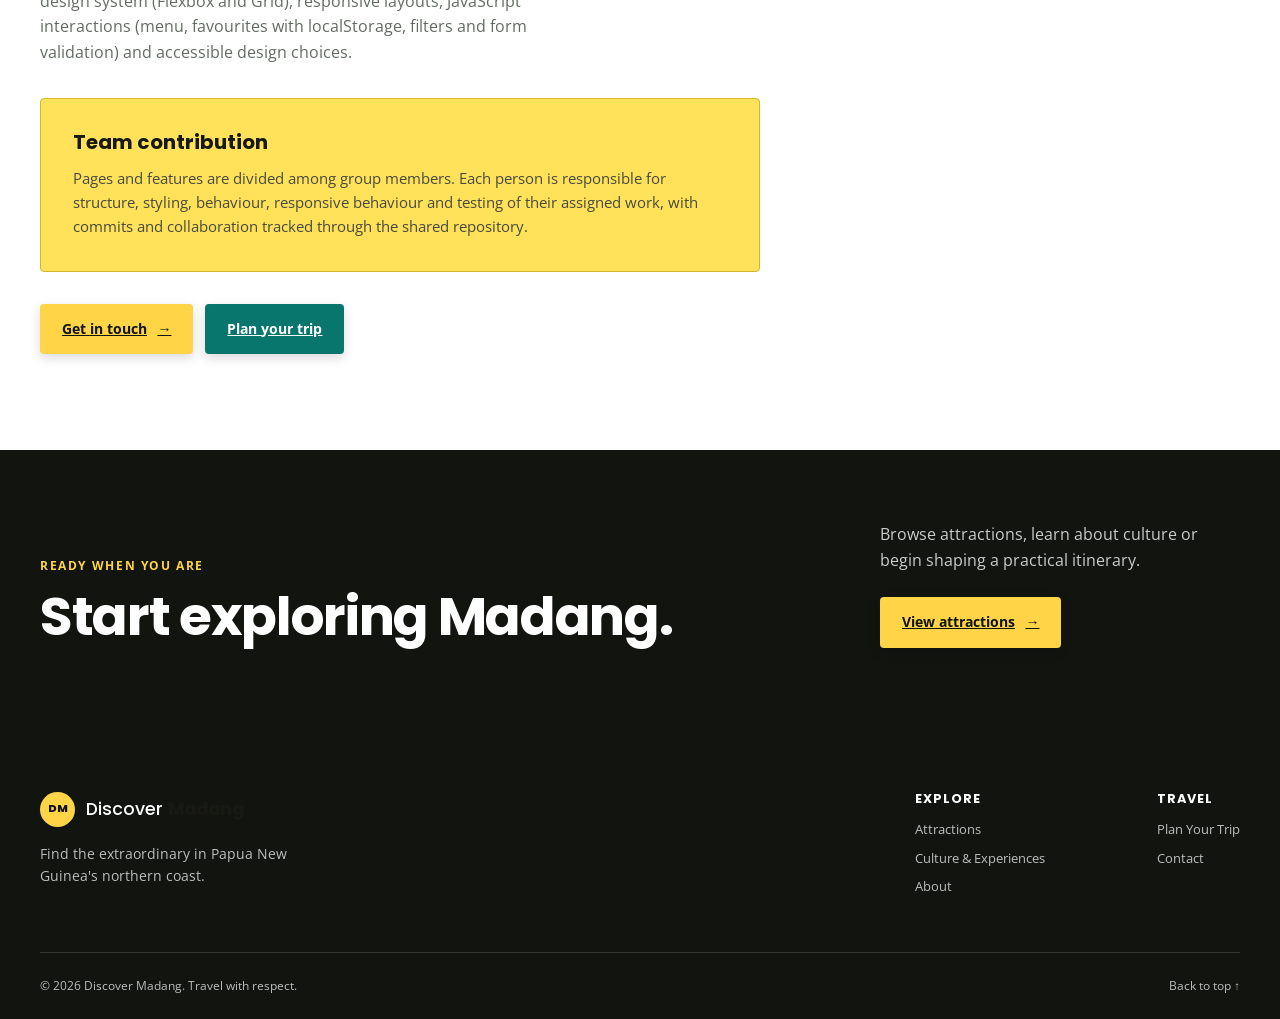
==== commit 935d54a4: "Tone down card interactions Co-authored-by: Copilot <223556219+Copilot@users.noreply.github.com>" ====
--- a/about.html
+++ b/about.html
@@ -27,8 +27,8 @@
     .values-grid { display: grid; gap: var(--space-4); grid-template-columns: 1fr; }
     @media (min-width: 640px) { .values-grid { grid-template-columns: repeat(2, 1fr); } }
     @media (min-width: 900px) { .values-grid { grid-template-columns: repeat(3, 1fr); } }
-    .value-card { background: var(--surface); border: 1px solid #D5B52E; border-radius: var(--radius); padding: var(--space-5); display: flex; flex-direction: column; min-height: 100%; transition: transform 180ms ease, box-shadow 180ms ease; }
-    .value-card:hover, .value-card:focus-within { transform: translateY(-3px); box-shadow: 0 10px 24px rgba(0, 0, 0, 0.18); }
+    .value-card { background: var(--surface); border: 1px solid #D5B52E; border-radius: var(--radius); padding: var(--space-5); display: flex; flex-direction: column; min-height: 100%; transition: box-shadow 180ms ease; }
+    .value-card:hover, .value-card:focus-within { box-shadow: 0 6px 16px rgba(0, 0, 0, 0.08); }
     .value-icon { display: grid; width: 3rem; height: 3rem; place-items: center; margin-bottom: var(--space-4); color: var(--surface); background: var(--surface-text); border-radius: 50%; font-size: 1.35rem; }
     .value-card h3 { margin: 0 0 var(--space-2); font-size: 1.15rem; color: var(--surface-text); }
     .value-card p { color: var(--surface-muted); font-size: 0.95rem; flex: 1; margin: 0; }
--- a/css/styles.css
+++ b/css/styles.css
@@ -31,8 +31,9 @@
 * { box-sizing: border-box; }
 html { scroll-behavior: smooth; }
 body { margin: 0; color: var(--text); background: var(--light); font-family: 'Open Sans', sans-serif; line-height: 1.6; }
-img { display: block; max-width: 100%; }
+img { display: block; max-width: 100%; height: auto; }
 a { color: inherit; }
+button, input, select, textarea { font: inherit; }
 button, a { -webkit-tap-highlight-color: transparent; }
 button { font: inherit; }
 :focus-visible { outline: 3px solid var(--accent); outline-offset: 4px; }
@@ -55,13 +56,13 @@
 .site-logo { display: inline-flex; align-items: center; gap: 0.65rem; color: var(--surface-text); font-family: 'Poppins', sans-serif; font-size: 1.1rem; font-weight: 500; text-decoration: none; white-space: nowrap; }
 .logo-mark { display: grid; width: 2.2rem; height: 2.2rem; place-items: center; color: var(--surface); background: var(--surface-text); border-radius: 50%; font-size: 0.7rem; font-weight: 800; letter-spacing: -0.04em; }
 .logo-text strong { color: var(--surface-text); font-weight: 800; }
-.menu-toggle { display: grid; width: 2.75rem; height: 2.75rem; padding: 0; place-items: center; color: var(--surface-text); background: transparent; border: 1px solid rgba(23, 25, 18, 0.35); border-radius: 50%; cursor: pointer; }
+.menu-toggle { display: grid; width: 2.75rem; height: 2.75rem; padding: 0; place-items: center; color: var(--surface-text); background: transparent; border: 1px solid rgba(23, 25, 18, 0.35); border-radius: var(--radius); cursor: pointer; }
 .menu-icon { display: grid; gap: 0.27rem; }
 .menu-icon span { display: block; width: 1.2rem; height: 2px; background: currentColor; transition: transform var(--transition), opacity var(--transition); }
 .menu-toggle[aria-expanded="true"] .menu-icon span:first-child { transform: translateY(0.4rem) rotate(45deg); }
 .menu-toggle[aria-expanded="true"] .menu-icon span:nth-child(2) { opacity: 0; }
 .menu-toggle[aria-expanded="true"] .menu-icon span:last-child { transform: translateY(-0.4rem) rotate(-45deg); }
-.primary-nav { position: absolute; top: 100%; right: 0; left: 0; display: none; padding: 0.75rem 1rem 1.25rem; background: var(--surface); border-bottom: 1px solid #D5B52E; box-shadow: var(--shadow); }
+.primary-nav { position: absolute; top: 100%; right: 0; left: 0; display: none; padding: 0.75rem 1rem 1.25rem; background: var(--surface); border-bottom: 1px solid #D5B52E; box-shadow: var(--shadow); z-index: 10; }
 .primary-nav.is-open { display: block; }
 .primary-nav ul { display: flex; flex-direction: column; gap: 0.2rem; width: min(100%, 1200px); margin: auto; padding: 0; list-style: none; }
 .primary-nav a { display: block; padding: 0.75rem 0.5rem; color: var(--surface-text); font-size: 0.88rem; font-weight: 700; text-decoration: none; }
@@ -69,81 +70,103 @@
 
 .hero { position: relative; display: flex; min-height: min(820px, calc(80vh - 4.75rem)); min-height: min(820px, calc(80svh - 4.75rem)); overflow: hidden; color: var(--white); isolation: isolate; }
 .hero-image { position: absolute; inset: 0; z-index: -2; width: 100%; height: 100%; object-fit: cover; object-position: center; }
-.hero-overlay { position: absolute; inset: 0; z-index: -1; background: linear-gradient(90deg, rgba(18, 20, 16, 0.94) 0%, rgba(18, 20, 16, 0.72) 38%, rgba(18, 20, 16, 0.08) 78%), linear-gradient(0deg, rgba(18, 20, 16, 0.12), rgba(18, 20, 16, 0.12)); }
+.hero-overlay { position: absolute; inset: 0; z-index: -1; background: linear-gradient(90deg, rgba(18, 20, 16, 0.94) 0%, rgba(18, 20, 16, 0.72) 38%, rgba(18, 20, 16, 0.08) 78%), linear-gradient(0deg, rgba(18, 20, 16, 0.62), transparent); }
 .hero-content { align-self: end; width: 100%; max-width: 1200px; padding-top: var(--space-8); padding-bottom: clamp(5rem, 11vh, 8rem); }
 .hero h1 { max-width: 700px; color: var(--white); }
 .hero-copy { max-width: 550px; margin: var(--space-4) 0 var(--space-5); color: rgba(255,255,255,0.9); font-size: clamp(1rem, 2vw, 1.2rem); }
 .button-group { display: flex; flex-wrap: wrap; gap: 0.75rem; }
-.button { display: inline-flex; align-items: center; justify-content: center; gap: 0.65rem; min-height: 3rem; padding: 0.75rem 1.25rem; border: 2px solid transparent; border-radius: var(--radius); cursor: pointer; text-decoration: none; transition: transform var(--transition), background var(--transition), color var(--transition), border-color var(--transition); }
-.button:hover { transform: translateY(-2px); }
+.button { display: inline-flex; align-items: center; justify-content: center; gap: 0.65rem; min-height: 3rem; padding: 0.75rem 1.25rem; border: 2px solid transparent; border-radius: var(--radius); font-size: 0.88rem; font-weight: 700; cursor: pointer; transition: transform 200ms ease, background-color 200ms ease, box-shadow 200ms ease; box-shadow: 0 4px 12px rgba(0, 0, 0, 0.15); }
+.button:hover { transform: translateY(-2px); box-shadow: 0 6px 16px rgba(0, 0, 0, 0.2); }
 .button-primary { color: var(--dark); background: var(--accent); }
 .button-primary:hover { background: var(--primary); }
 .button-secondary { color: var(--white); background: #08766D; }
 .button-secondary:hover { background: #09645D; }
 .button-light-outline { color: var(--white); border-color: rgba(255,255,255,0.7); }
 .button-light-outline:hover { color: var(--dark); background: var(--white); border-color: var(--white); }
-.hero-scroll { position: absolute; bottom: 1.25rem; left: 50%; display: flex; align-items: center; gap: 0.5rem; color: rgba(255,255,255,0.8); font-size: 0.72rem; text-decoration: none; transform: translateX(-50%); }
+.hero-scroll { position: absolute; bottom: 1.25rem; left: 50%; display: flex; align-items: center; gap: 0.5rem; color: rgba(255,255,255,0.8); font-size: 0.72rem; text-decoration: none; transform: translateX(-50%); animation: bounce 2s infinite; }
 .hero-scroll span { font-size: 1.2rem; }
+
+@keyframes bounce {
+  0%, 20%, 50%, 80%, 100% { transform: translateX(-50%) translateY(0); }
+  40% { transform: translateX(-50%) translateY(-8px); }
+  60% { transform: translateX(-50%) translateY(-4px); }
+}
 
 .highlights-section { background: var(--light); }
 .section-heading { max-width: 680px; margin-bottom: var(--space-6); }
 .section-heading h2 { margin-bottom: var(--space-3); }
 .section-heading > p:last-child { color: var(--muted); font-size: 1.02rem; }
 .highlight-grid { display: grid; grid-template-columns: 1fr; gap: 0.75rem; }
-.highlight-item { position: relative; min-height: 250px; padding: var(--space-5); background: var(--surface); border: 1px solid #D5B52E; transition: transform 180ms ease, box-shadow 180ms ease; }
-.highlight-item:focus-within { z-index: 1; transform: translateY(-3px); box-shadow: 0 10px 24px rgba(0, 0, 0, 0.3); }
+.highlight-item { position: relative; min-height: 250px; padding: var(--space-5); background: var(--surface); border: 1px solid #D5B52E; transition: box-shadow 180ms ease; cursor: pointer; }
+.highlight-item:focus-within { z-index: 1; box-shadow: 0 8px 20px rgba(0, 0, 0, 0.14); }
 .highlight-icon { transition: transform 180ms ease; }
-.highlight-item:focus-within .highlight-icon { transform: scale(1.08); }
+.highlight-item:focus-within .highlight-icon { transform: scale(1.04); }
 @media (hover: hover) {
-  .highlight-item:hover { z-index: 1; transform: translateY(-3px); box-shadow: 0 10px 24px rgba(0, 0, 0, 0.3); }
-  .highlight-item:hover .highlight-icon { transform: scale(1.08); }
+  .highlight-item:hover { z-index: 1; box-shadow: 0 8px 20px rgba(0, 0, 0, 0.14); }
+  .highlight-item:hover .highlight-icon { transform: scale(1.04); }
 }
 .number { position: absolute; top: 1.5rem; right: 1.5rem; color: var(--surface-link); font-family: 'Poppins', sans-serif; font-size: 0.8rem; font-weight: 700; }
-.highlight-icon { display: grid; width: 3rem; height: 3rem; margin-bottom: var(--space-5); place-items: center; color: var(--surface); background: var(--surface-text); border-radius: 50%; font-size: 1.4rem; }
+.highlight-icon { display: grid; width: 3rem; height: 3rem; margin-bottom: var(--space-5); place-items: center; color: var(--surface); background: var(--surface-text); border-radius: 50%; font-size: 1.6rem; }
 .highlight-item h3 { margin-bottom: 0.55rem; }
 .highlight-item h3, .card-body h3 { color: var(--surface-text); }
 .highlight-item p, .card-body p { color: var(--surface-muted); }
 .highlight-item p { margin-bottom: var(--space-4); font-size: 0.9rem; }
-.text-link { display: inline-flex; align-items: center; gap: 0.45rem; color: var(--secondary); font-size: 0.82rem; font-weight: 700; text-decoration: none; }
+.text-link { display: inline-flex; align-items: center; gap: 0.45rem; color: var(--secondary); font-size: 0.82rem; font-weight: 700; text-decoration: none; transition: color 200ms ease; }
 .text-link span { color: var(--primary); font-size: 1rem; transition: transform var(--transition); }
 .highlight-item .text-link { color: var(--surface-link); }
 .highlight-item .text-link span { color: var(--surface-text); }
 .text-link:hover span { transform: translate(2px, -2px); }
+.text-link:hover { color: var(--primary); }
 
 .featured-section { background: var(--light); }
 .section-heading-row { display: flex; flex-direction: column; gap: var(--space-4); }
 .attraction-grid { display: grid; grid-template-columns: 1fr; gap: var(--space-4); }
-.card { overflow: hidden; background: var(--surface); border: 1px solid var(--border); border-radius: var(--radius); box-shadow: 0 8px 20px rgba(0, 0, 0, 0.2); }
+.card { overflow: hidden; background: var(--surface); border: 1px solid var(--border); border-radius: var(--radius); box-shadow: 0 8px 20px rgba(0, 0, 0, 0.12); transition: box-shadow 180ms ease, border-color 180ms ease; cursor: pointer; position: relative; }
+.card:focus-within { box-shadow: 0 10px 24px rgba(0, 0, 0, 0.15); border-color: var(--primary); z-index: 10; }
+@media (hover: hover) {
+  .card:hover { box-shadow: 0 10px 24px rgba(0, 0, 0, 0.15); border-color: var(--primary); z-index: 10; }
+}
 .card-image-wrap { position: relative; height: 230px; overflow: hidden; background: var(--sand); }
-.card-image-wrap img { width: 100%; height: 100%; object-fit: cover; transition: transform 500ms ease; }
-.card:hover .card-image-wrap img { transform: scale(1.04); }
-.card-tag { position: absolute; top: 1rem; left: 1rem; padding: 0.35rem 0.65rem; color: var(--dark); background: var(--accent); font-size: 0.7rem; font-weight: 700; }
+.card-image-wrap img { width: 100%; height: 100%; object-fit: cover; transition: transform 180ms ease; }
+.card:hover .card-image-wrap img,
+.card:focus-within .card-image-wrap img { transform: scale(1.04); }
+.card-tag { position: absolute; top: 1rem; left: 1rem; padding: 0.35rem 0.65rem; color: var(--dark); background: var(--accent); font-size: 0.7rem; font-weight: 700; border-radius: 3px; transition: transform 180ms ease, box-shadow 180ms ease; transform-origin: top left; }
+.card:hover .card-tag,
+.card:focus-within .card-tag { transform: translateY(-1px); box-shadow: 0 4px 12px rgba(0, 0, 0, 0.12); }
 .card-body { padding: var(--space-4); }
 .card-meta { display: flex; justify-content: space-between; margin-bottom: 0.7rem; color: var(--surface-link); font-size: 0.68rem; font-weight: 700; letter-spacing: 0.05em; text-transform: uppercase; }
-.card-body h3 { margin-bottom: 0.6rem; font-size: 1.45rem; }
+.card-body h3 { margin-bottom: 0.6rem; font-size: 1.45rem; color: var(--surface-text); }
 .card-body p { min-height: 4.5rem; margin-bottom: var(--space-3); font-size: 0.9rem; }
-.save-button { display: inline-flex; align-items: center; gap: 0.45rem; padding: 0.4rem 0; color: var(--surface-link); background: none; border: 0; cursor: pointer; font-size: 0.82rem; font-weight: 700; }
-.save-button span:first-child { color: var(--surface-text); font-size: 1.35rem; line-height: 1; }
+.save-button { display: inline-flex; align-items: center; gap: 0.45rem; padding: 0.4rem 0; color: var(--surface-link); background: none; border: 0; cursor: pointer; font-size: 0.82rem; font-weight: 700; transition: color 200ms ease; }
+.save-button span:first-child { color: var(--surface-text); font-size: 1.35rem; line-height: 1; transition: transform 180ms ease; }
+.save-button:hover { color: var(--primary); }
+.save-button:hover span:first-child { transform: scale(1.08); }
 .save-button.is-saved span:first-child { color: var(--error); }
-.save-button:hover { color: var(--primary); }
 .mobile-link { margin-top: var(--space-5); }
 .desktop-link { display: none; }
+.attraction-card[hidden] { display: none !important; }
 
 .attractions-filter-section { padding-top: var(--space-6); }
-.attractions-filter-form { display: grid; gap: var(--space-4); margin-bottom: var(--space-5); padding: var(--space-4); background: var(--light); border: 1px solid var(--border); border-radius: var(--radius); box-shadow: 0 8px 20px rgba(0, 0, 0, 0.08); }
+.attractions-filter-form { display: grid; gap: var(--space-4); margin-bottom: var(--space-5); padding: var(--space-4); background: var(--light); border: 1px solid var(--border); border-radius: var(--radius); }
 .filter-row { display: grid; gap: 0.5rem; }
 .filter-label { font-size: 0.8rem; font-weight: 700; letter-spacing: 0.08em; text-transform: uppercase; color: var(--surface-text); }
-#search-attractions { width: 100%; min-height: 3rem; padding: 0.75rem 1rem; border: 1px solid var(--border); border-radius: var(--radius); font: inherit; color: var(--text); background: var(--white); }
+#search-attractions { width: 100%; min-height: 3rem; padding: 0.75rem 1rem; border: 1px solid var(--border); border-radius: var(--radius); font: inherit; color: var(--text); background: var(--white); transition: border-color 200ms ease, box-shadow 200ms ease; }
 #search-attractions:focus { outline: none; border-color: var(--primary); box-shadow: 0 0 0 3px rgba(242, 183, 5, 0.2); }
 .filter-buttons { display: flex; flex-wrap: wrap; gap: 0.6rem; }
-.filter-buttons .button { min-height: 2.5rem; padding: 0.55rem 1rem; border: 1px solid var(--border); background: var(--white); color: var(--text); }
-.filter-buttons .button.is-active { border-color: var(--primary); background: var(--primary); color: var(--dark); }
+.filter-buttons .button { min-height: 2.5rem; padding: 0.55rem 1rem; border: 1px solid var(--border); background: var(--white); color: var(--text); transition: all 200ms ease; }
+.filter-buttons .button:hover { transform: translateY(-2px); box-shadow: 0 4px 12px rgba(0, 0, 0, 0.1); }
+.filter-buttons .button.is-active { border-color: var(--primary); background: var(--primary); color: var(--dark); box-shadow: 0 4px 12px rgba(242, 183, 5, 0.3); }
 .saved-toggle { display: inline-flex; align-items: center; gap: 0.6rem; font-size: 0.92rem; font-weight: 600; color: var(--surface-text); }
-.saved-toggle input { width: 1rem; height: 1rem; accent-color: var(--primary); }
+.saved-toggle input { width: 1rem; height: 1rem; accent-color: var(--primary); cursor: pointer; }
 #result-count { margin: 0; color: var(--muted); font-size: 0.85rem; font-weight: 600; }
 .card-actions { display: flex; align-items: center; justify-content: space-between; gap: 0.75rem; margin-top: var(--space-3); }
-.view-details { min-height: 2.5rem; padding: 0.45rem 0.8rem; border: 1px solid var(--border); border-radius: var(--radius); background: var(--light); color: var(--surface-text); font-size: 0.8rem; font-weight: 700; }
-.details-panel { margin-top: var(--space-4); padding: var(--space-4); border: 1px solid #D5B52E; border-radius: var(--radius); background: var(--sand); color: var(--text); }
+.view-details { min-height: 2.5rem; padding: 0.45rem 0.8rem; border: 1px solid var(--border); border-radius: var(--radius); background: var(--light); color: var(--surface-text); font-size: 0.8rem; font-weight: 600; cursor: pointer; transition: all 200ms ease; }
+.view-details:hover { background: var(--primary); color: var(--dark); border-color: var(--primary); transform: translateY(-2px); box-shadow: 0 4px 12px rgba(242, 183, 5, 0.3); }
+.details-panel { margin-top: var(--space-4); padding: var(--space-4); border: 1px solid #D5B52E; border-radius: var(--radius); background: var(--sand); color: var(--text); animation: slideDown 300ms ease; }
+@keyframes slideDown {
+  from { opacity: 0; transform: translateY(-10px); }
+  to { opacity: 1; transform: translateY(0); }
+}
 .details-panel h3 { margin-bottom: 0.5rem; color: var(--surface-text); }
 .details-panel p { margin: 0; color: var(--surface-muted); }
 
@@ -153,23 +176,25 @@
 .contact-info > p { margin-bottom: var(--space-5); color: var(--muted); }
 .contact-details { display: grid; gap: var(--space-4); margin-bottom: var(--space-5); }
 .contact-item { display: flex; gap: 1rem; align-items: flex-start; }
-.contact-icon { display: grid; width: 2.5rem; height: 2.5rem; place-items: center; background: var(--surface); border: 1px solid #D5B52E; border-radius: 50%; font-size: 1.1rem; flex-shrink: 0; }
+.contact-icon { display: grid; width: 2.5rem; height: 2.5rem; place-items: center; background: var(--surface); border: 1px solid #D5B52E; border-radius: 50%; font-size: 1.1rem; flex-shrink: 0; transition: transform 300ms cubic-bezier(0.34, 1.56, 0.64, 1), box-shadow 300ms ease; }
+.contact-item:hover .contact-icon { transform: scale(1.15) rotate(5deg); box-shadow: 0 6px 16px rgba(0, 0, 0, 0.15); }
 .contact-item strong { display: block; margin-bottom: 0.15rem; font-size: 0.85rem; color: var(--surface-text); }
-.contact-item a { color: var(--surface-link); text-decoration: none; font-weight: 600; }
+.contact-item a { color: var(--surface-link); text-decoration: none; font-weight: 600; transition: color 200ms ease; }
 .contact-item a:hover { color: var(--primary); }
 .contact-note { padding: var(--space-4); background: var(--sand); border-left: 4px solid var(--primary); border-radius: var(--radius); font-size: 0.9rem; }
-.contact-form-wrap { background: var(--surface); border: 1px solid #D5B52E; border-radius: var(--radius); padding: var(--space-5); box-shadow: 0 12px 30px rgba(0,0,0,0.12); }
+.contact-form-wrap { background: var(--surface); border: 1px solid #D5B52E; border-radius: var(--radius); padding: var(--space-5); box-shadow: 0 12px 30px rgba(0,0,0,0.12); transition: all 300ms ease; }
+.contact-form-wrap:hover { box-shadow: 0 16px 40px rgba(0,0,0,0.18); transform: translateY(-4px); }
 .enquiry-form .form-row { display: grid; gap: var(--space-4); margin-bottom: var(--space-4); }
 .form-group { display: flex; flex-direction: column; gap: 0.4rem; }
 .form-group label { font-size: 0.85rem; font-weight: 700; color: var(--surface-text); }
 .required { color: var(--error); }
-.form-group input, .form-group select, .form-group textarea { width: 100%; min-height: 3rem; padding: 0.75rem 1rem; border: 1px solid var(--border); border-radius: var(--radius); background: var(--white); color: var(--text); font: inherit; transition: border-color var(--transition), box-shadow var(--transition); }
+.form-group input, .form-group select, .form-group textarea { width: 100%; min-height: 3rem; padding: 0.75rem 1rem; border: 1px solid var(--border); border-radius: var(--radius); background: var(--white); font: inherit; transition: border-color 200ms ease, box-shadow 200ms ease; }
 .form-group textarea { min-height: 150px; resize: vertical; }
 .form-group input:focus, .form-group select:focus, .form-group textarea:focus { outline: none; border-color: var(--primary); box-shadow: 0 0 0 3px rgba(242, 183, 5, 0.25); }
 .form-checkbox { flex-direction: row; align-items: flex-start; gap: 0.75rem; margin: var(--space-4) 0; }
-.form-checkbox input { width: 1.2rem; height: 1.2rem; margin-top: 0.2rem; accent-color: var(--primary); }
+.form-checkbox input { width: 1.2rem; height: 1.2rem; margin-top: 0.2rem; accent-color: var(--primary); cursor: pointer; }
 .form-actions { margin-top: var(--space-4); }
-.form-status { margin-top: var(--space-4); padding: var(--space-3) var(--space-4); border-radius: var(--radius); font-weight: 600; }
+.form-status { margin-top: var(--space-4); padding: var(--space-3) var(--space-4); border-radius: var(--radius); font-weight: 600; animation: slideDown 300ms ease; }
 .form-status.success { background: #E8F5E9; color: var(--success); border: 1px solid #A5D6A7; }
 .form-status.error { background: #FFEBEE; color: var(--error); border: 1px solid #EF9A9A; }
 
@@ -186,10 +211,40 @@
 .footer-brand p { max-width: 280px; margin-top: var(--space-3); font-size: 0.85rem; }
 .footer-links { display: flex; gap: clamp(2.5rem, 12vw, 7rem); }
 .footer-links h3 { margin-bottom: 0.8rem; color: var(--white); font-size: 0.8rem; letter-spacing: 0.08em; text-transform: uppercase; }
-.footer-links a { display: block; margin-bottom: 0.45rem; font-size: 0.82rem; text-decoration: none; }
+.footer-links a { display: block; margin-bottom: 0.45rem; font-size: 0.82rem; text-decoration: none; transition: color 200ms ease; }
 .footer-links a:hover, .footer-bottom a:hover { color: var(--accent); }
 .footer-bottom { display: flex; flex-direction: column; gap: 0.75rem; padding-top: var(--space-4); padding-bottom: var(--space-4); border-top: 1px solid rgba(255,255,255,0.15); font-size: 0.72rem; }
 .footer-bottom a { text-decoration: none; }
+
+/* Recommended cards enhancement */
+.recommend-card {
+  overflow: hidden;
+  border-radius: var(--radius);
+  transition: box-shadow 180ms ease;
+  position: relative;
+  cursor: pointer;
+  display: flex;
+  flex-direction: column;
+  height: 100%;
+  box-shadow: 0 8px 18px rgba(0, 0, 0, 0.1);
+}
+.recommend-card:hover {
+  box-shadow: 0 10px 22px rgba(0, 0, 0, 0.12);
+}
+.recommend-card img {
+  width: 100%;
+  height: 250px;
+  object-fit: cover;
+  transition: transform 180ms ease;
+}
+.recommend-card:hover img {
+  transform: scale(1.04);
+}
+.recommend-card .card-body {
+  flex: 1;
+  background: var(--surface);
+  padding: var(--space-4);
+}
 
 @media (min-width: 640px) {
   .container { width: min(100% - 4rem, 1200px); }
@@ -227,7 +282,16 @@
   .cta-inner { flex-direction: row; align-items: end; justify-content: space-between; }
 }
 
+@media (max-width: 899px) {
+  .primary-nav { max-height: calc(100vh - 4.75rem); overflow: auto; }
+}
+
 @media (prefers-reduced-motion: reduce) {
   html { scroll-behavior: auto; }
-  *, *::before, *::after { transition-duration: 0.01ms !important; animation-duration: 0.01ms !important; animation-iteration-count: 1 !important; }
-}
+  *, *::before, *::after { 
+    transition-duration: 0.01ms !important; 
+    animation-duration: 0.01ms !important; 
+    animation-iteration-count: 1 !important; 
+  }
+  .card, .highlight-item, .recommend-card { transform: none !important; }
+}
